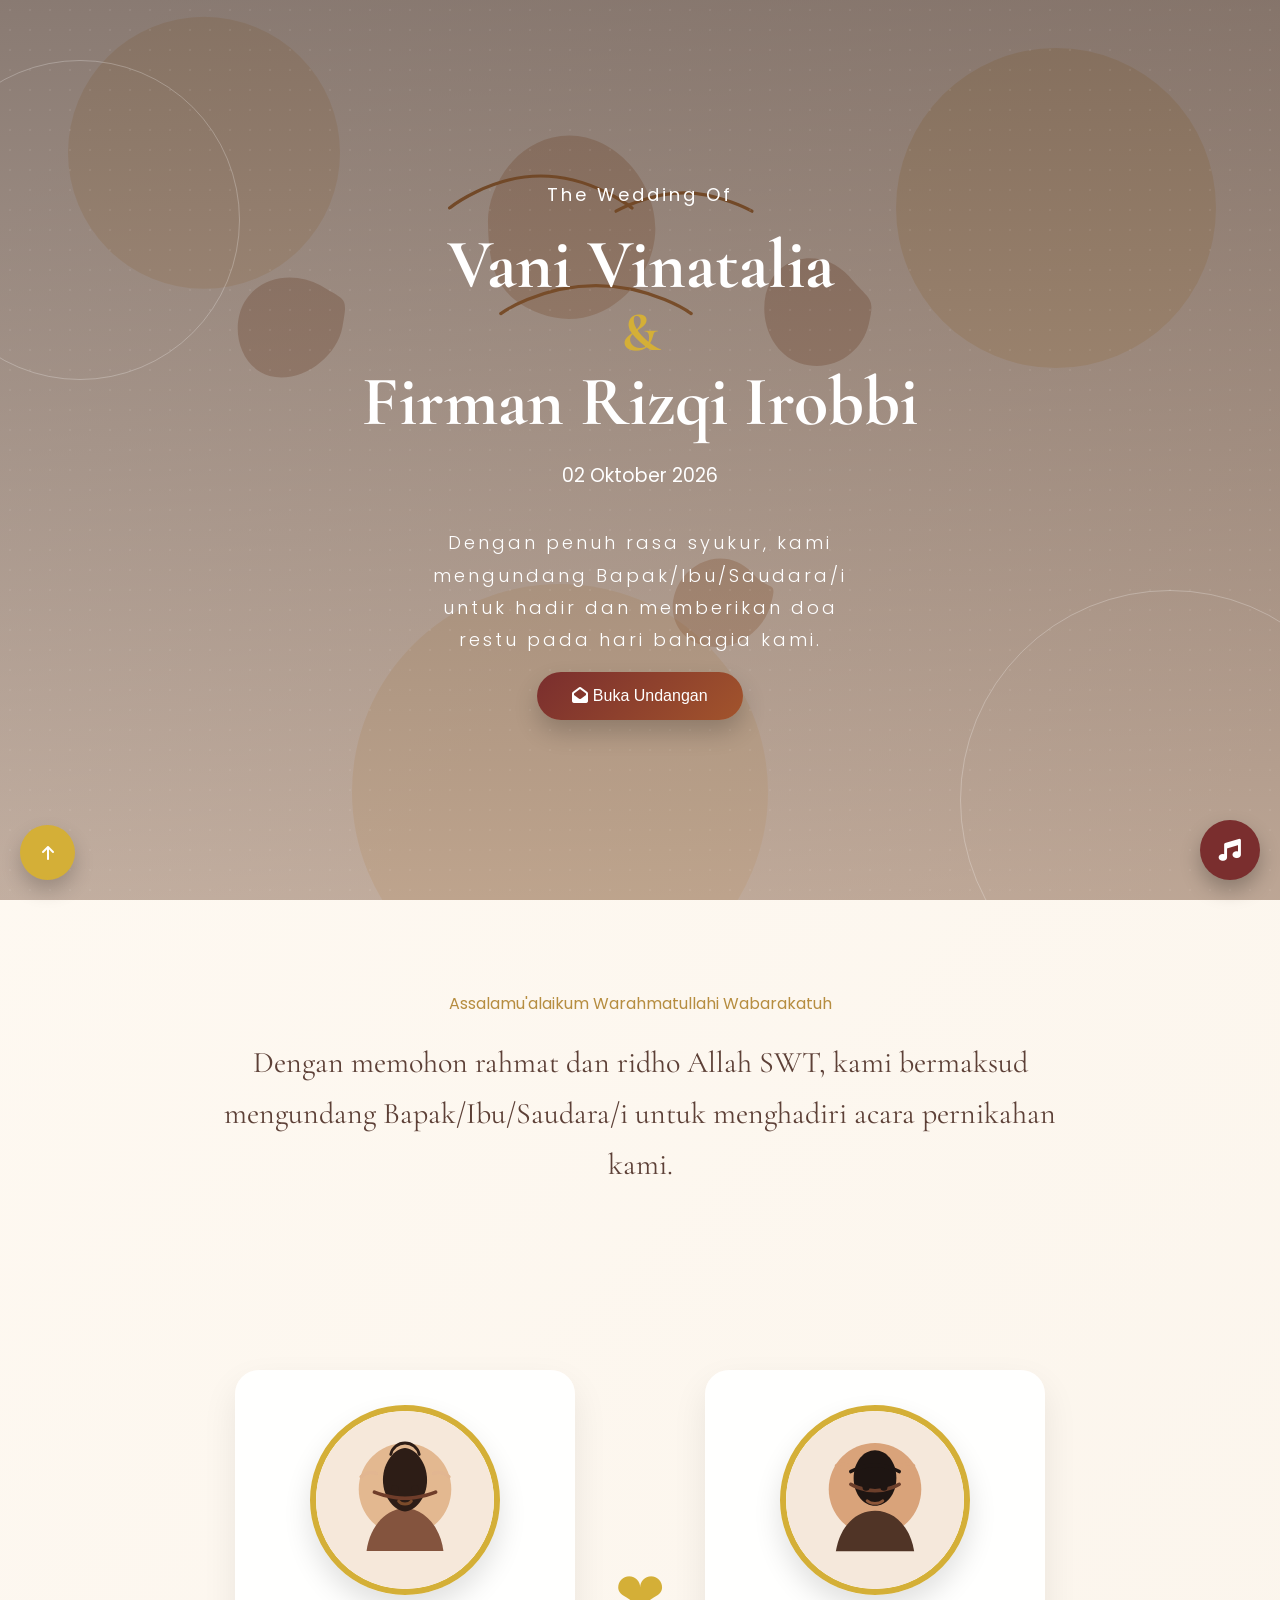
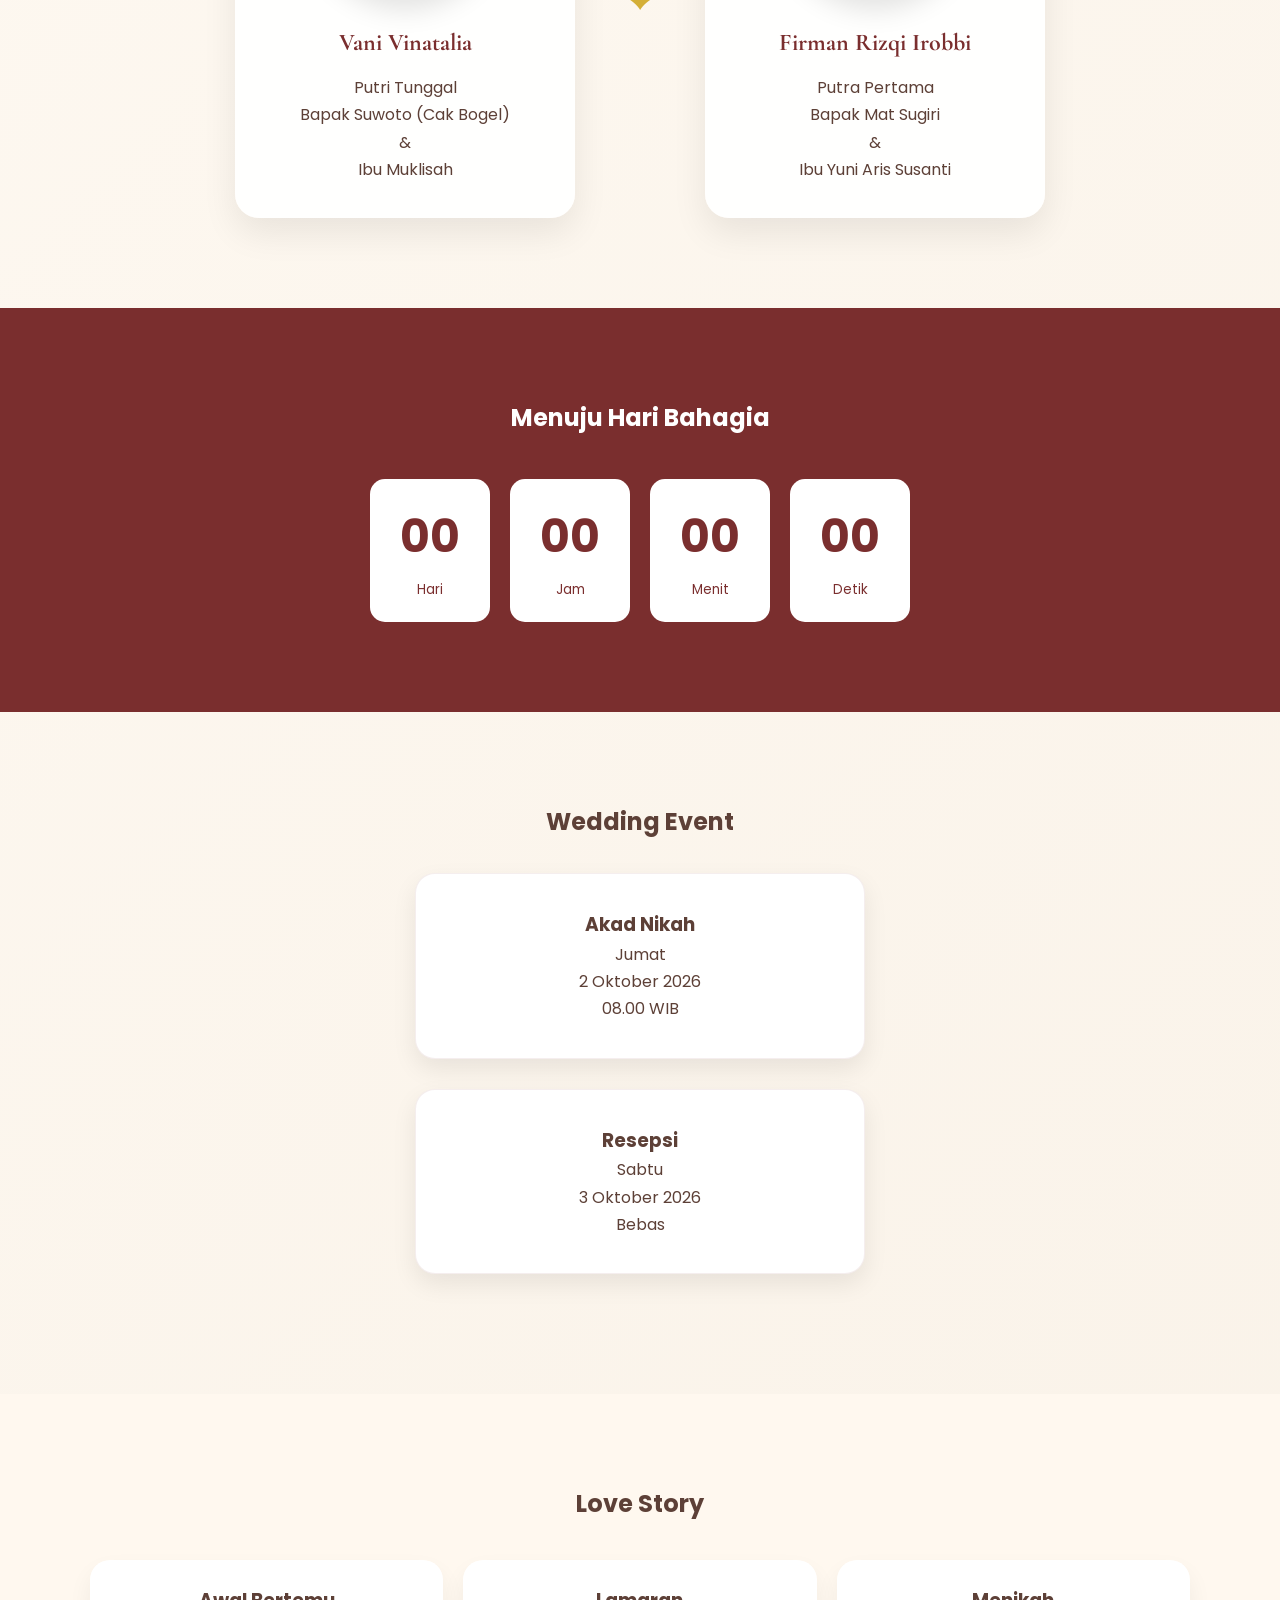
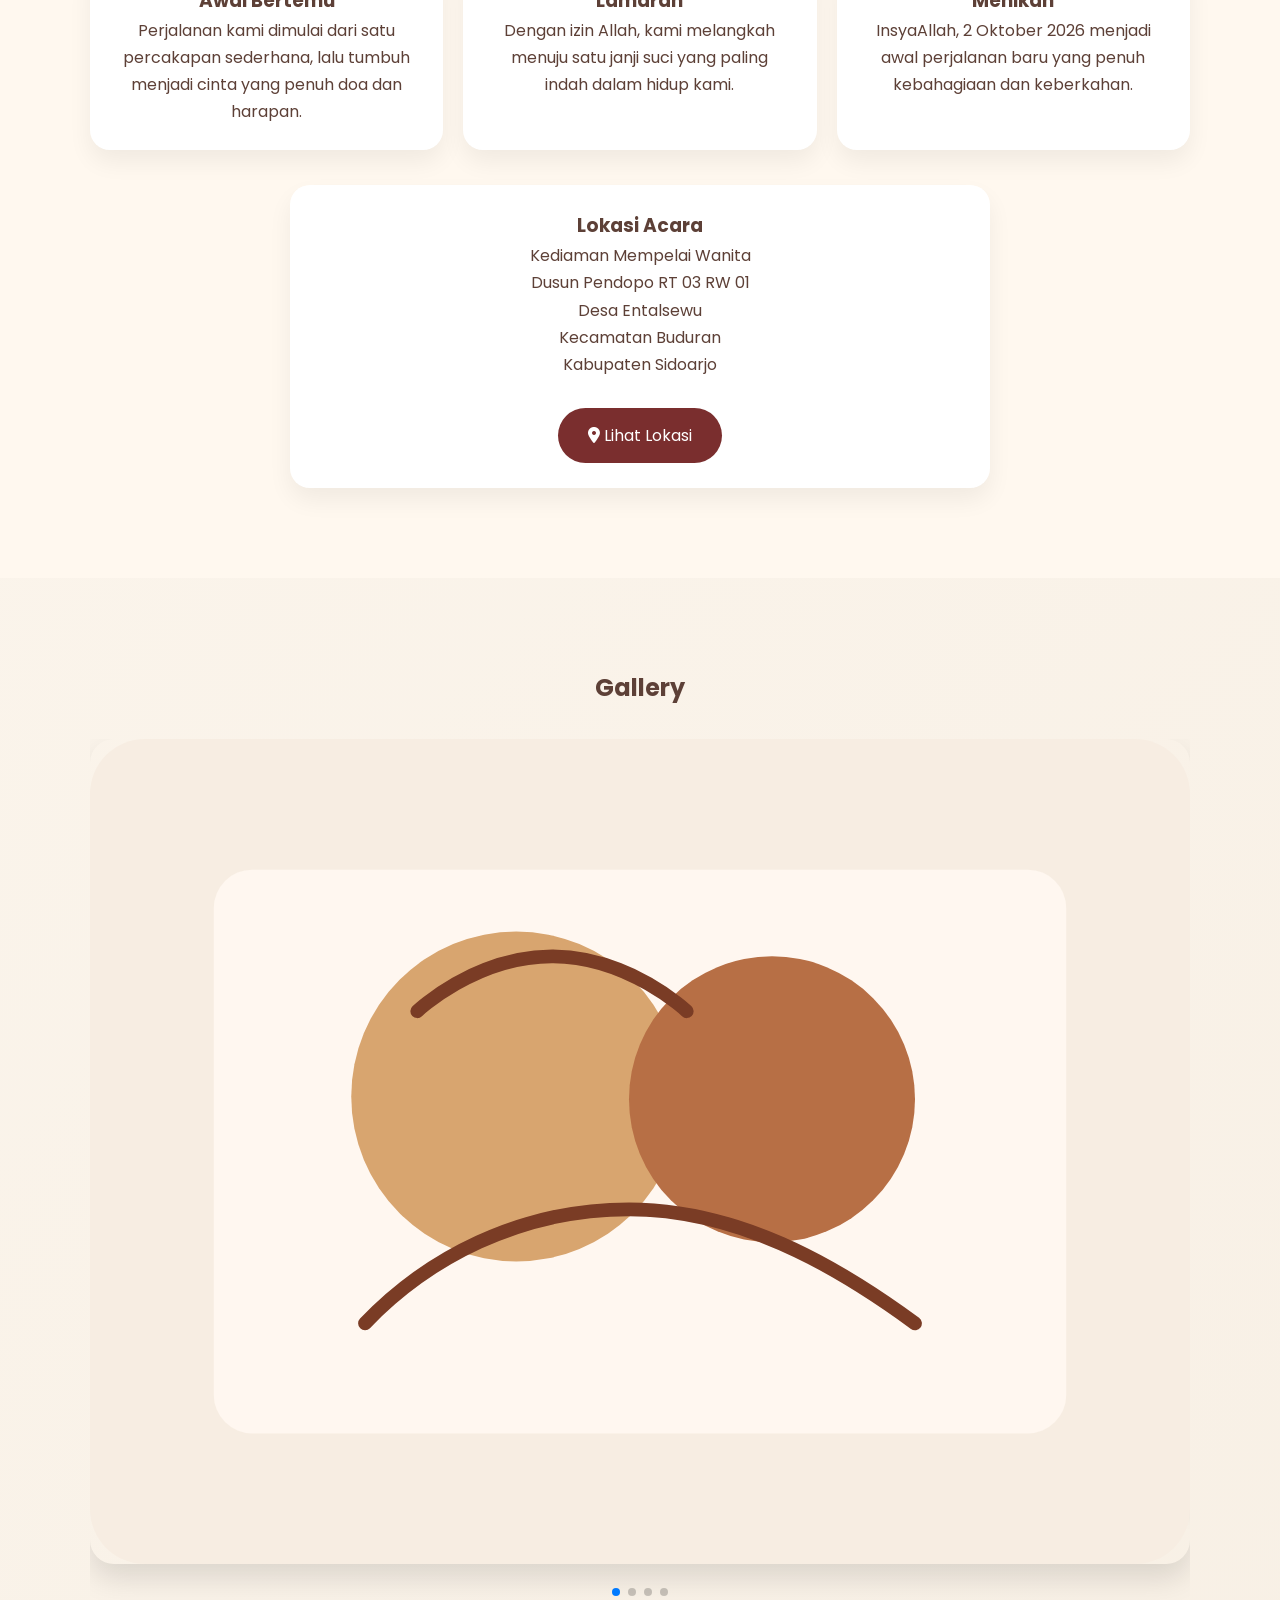
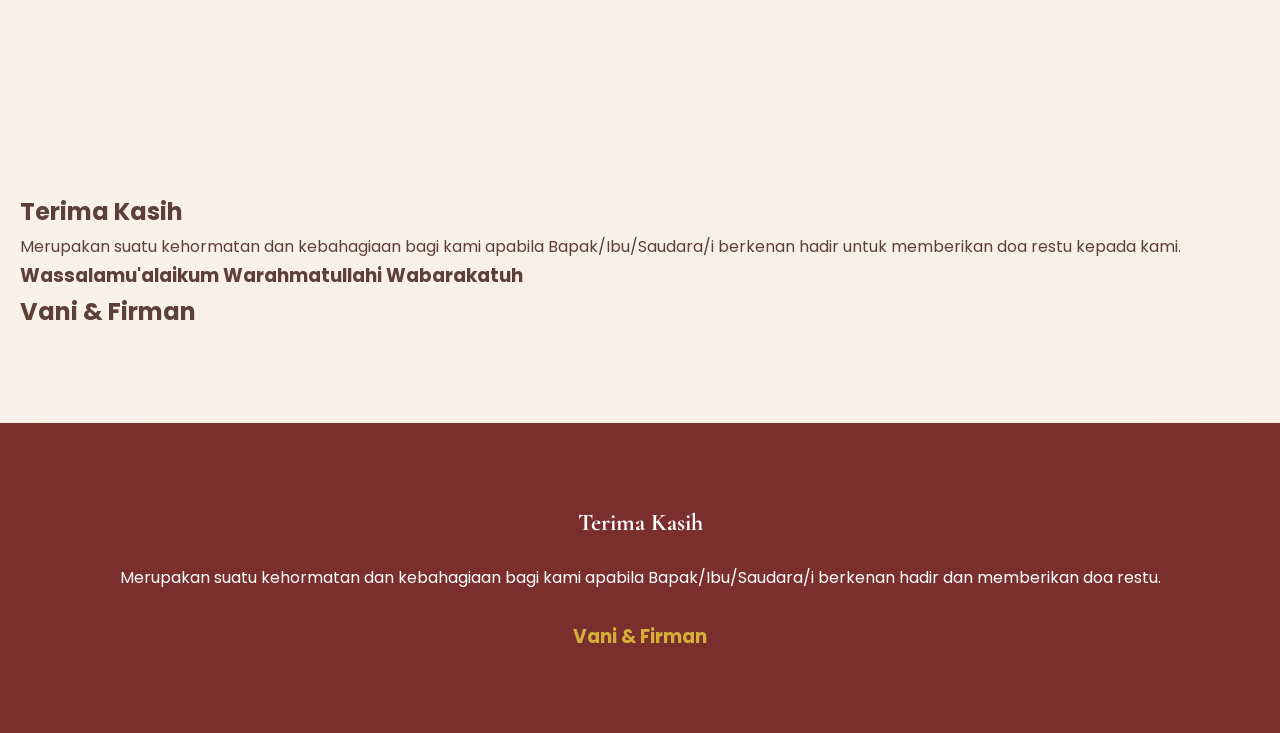
==== index.html @ ad36d883 "Initial commit" ====
<!DOCTYPE html>
<html lang="id">

<head>
    <meta charset="UTF-8">
    <meta name="viewport" content="width=device-width, initial-scale=1.0">

    <title>The Wedding Of Vani & Firman</title>

    <!-- Google Font -->
    <link rel="preconnect" href="https://fonts.googleapis.com">
    <link rel="preconnect" href="https://fonts.gstatic.com" crossorigin>

    <link href="https://fonts.googleapis.com/css2?family=Cormorant+Garamond:wght@400;500;600;700&family=Poppins:wght@300;400;500;600&display=swap" rel="stylesheet">

    <!-- Font Awesome -->
    <link rel="stylesheet"
        href="https://cdnjs.cloudflare.com/ajax/libs/font-awesome/6.7.1/css/all.min.css">

    <!-- AOS -->
    <link href="https://unpkg.com/aos@2.3.4/dist/aos.css" rel="stylesheet">

    <!-- CSS -->
    <link rel="stylesheet" href="https://cdn.jsdelivr.net/npm/swiper@11/swiper-bundle.min.css">
    <link rel="stylesheet" href="style.css">
</head>

<body>

    <!-- ================= LOADING ================= -->

    <div id="loading">

        <div class="loader"></div>

        <h2>Loading...</h2>

    </div>

    <!-- ================= MUSIC ================= -->

    <audio id="music" loop>

        <source src="assets/music/wedding.mp3" type="audio/mp3">

    </audio>

    <!-- ================= COVER ================= -->

    <section class="cover">

        <div class="overlay"></div>
        <div class="cover-orbit orbit-left"></div>
        <div class="cover-orbit orbit-right"></div>
        <div class="cover-petals"></div>

        <div class="cover-content">

            <p>The Wedding Of</p>

            <h1>

                Vani Vinatalia

                <span>&</span>

                Firman Rizqi Irobbi

            </h1>

            <h3>02 Oktober 2026</h3>

            <p class="invite-text">
    Dengan penuh rasa syukur,
    kami mengundang Bapak/Ibu/Saudara/i
    untuk hadir dan memberikan doa restu
    pada hari bahagia kami.
           </p>

            <button id="openInvitation">

                <i class="fa-solid fa-envelope-open"></i>

                Buka Undangan

            </button>

        </div>

    </section>

    <!-- ================= HERO ================= -->

    <section class="hero">

        <div class="container">

            <p data-aos="fade-up">

                Assalamu'alaikum Warahmatullahi Wabarakatuh

            </p>

            <h2 data-aos="fade-up">

                Dengan memohon rahmat dan ridho Allah SWT,

                kami bermaksud mengundang

                Bapak/Ibu/Saudara/i

                untuk menghadiri acara pernikahan kami.

            </h2>

        </div>

    </section>

    <!-- ================= MEMPELAI ================= -->

    <section class="couple">

        <div class="container">

            <div class="card" data-aos="fade-right">

                <img src="assets/img/bride.svg" alt="Vani">

                <h2>Vani Vinatalia</h2>

                <p>

                    Putri Tunggal

                    <br>

                    Bapak Suwoto (Cak Bogel)

                    <br>

                    &

                    <br>

                    Ibu Muklisah

                </p>

            </div>

            <div class="love">

                ❤

            </div>

            <div class="card" data-aos="fade-left">

                <img src="assets/img/groom.svg" alt="Firman">

                <h2>Firman Rizqi Irobbi</h2>

                <p>

                    Putra Pertama

                    <br>

                    Bapak Mat Sugiri

                    <br>

                    &

                    <br>

                    Ibu Yuni Aris Susanti

                </p>

            </div>

        </div>

    </section>

    <!-- ================= COUNTDOWN ================= -->

    <section class="countdown">

        <h2>Menuju Hari Bahagia</h2>

        <div id="timer">

            <div><span id="days">00</span><small>Hari</small></div>

            <div><span id="hours">00</span><small>Jam</small></div>

            <div><span id="minutes">00</span><small>Menit</small></div>

            <div><span id="seconds">00</span><small>Detik</small></div>

        </div>

    </section>

    <!-- ================= ACARA ================= -->

    <section class="event">

        <h2>Wedding Event</h2>

        <div class="event-box">

            <h3>Akad Nikah</h3>

            <p>

                Jumat

                <br>

                2 Oktober 2026

                <br>

                08.00 WIB

            </p>

        </div>

        <div class="event-box">

            <h3>Resepsi</h3>

            <p>

                Sabtu

                <br>

                3 Oktober 2026

                <br>

                Bebas

            </p>

        </div>

    </section>

    <!-- ================= LOKASI ================= -->

    <section class="location">

        <div class="container">

            <h2>Love Story</h2>

            <div class="story-grid">

                <div class="story-item" data-aos="fade-up">
                    <h3>Awal Bertemu</h3>
                    <p>Perjalanan kami dimulai dari satu percakapan sederhana, lalu tumbuh menjadi cinta yang penuh doa dan harapan.</p>
                </div>

                <div class="story-item" data-aos="fade-up" data-aos-delay="150">
                    <h3>Lamaran</h3>
                    <p>Dengan izin Allah, kami melangkah menuju satu janji suci yang paling indah dalam hidup kami.</p>
                </div>

                <div class="story-item" data-aos="fade-up" data-aos-delay="300">
                    <h3>Menikah</h3>
                    <p>InsyaAllah, 2 Oktober 2026 menjadi awal perjalanan baru yang penuh kebahagiaan dan keberkahan.</p>
                </div>

            </div>

            <div class="location-card" data-aos="fade-up">

                <h3>Lokasi Acara</h3>

                <p>
                    Kediaman Mempelai Wanita
                    <br>
                    Dusun Pendopo RT 03 RW 01
                    <br>
                    Desa Entalsewu
                    <br>
                    Kecamatan Buduran
                    <br>
                    Kabupaten Sidoarjo
                </p>

                <a href="#" class="maps">
                    <i class="fa-solid fa-location-dot"></i>
                    Lihat Lokasi
                </a>

            </div>

        </div>

    </section>

    <!-- ================= GALERI ================= -->

    <section class="gallery">

        <div class="container">
            <h2>Gallery</h2>

            <div class="swiper mySwiper">
                <div class="swiper-wrapper">
                    <div class="swiper-slide">
                        <img src="assets/img/gallery1.svg" alt="Gallery 1">
                    </div>
                    <div class="swiper-slide">
                        <img src="assets/img/gallery2.svg" alt="Gallery 2">
                    </div>
                    <div class="swiper-slide">
                        <img src="assets/img/gallery3.svg" alt="Gallery 3">
                    </div>
                    <div class="swiper-slide">
                        <img src="assets/img/gallery4.svg" alt="Gallery 4">
                    </div>
                </div>
                <div class="swiper-pagination"></div>
            </div>
        </div>

    </section>

    <section class="closing">

    <h2>Terima Kasih</h2>

    <p>
        Merupakan suatu kehormatan dan kebahagiaan bagi kami apabila
        Bapak/Ibu/Saudara/i berkenan hadir untuk memberikan doa restu
        kepada kami.
    </p>

    <h3>
        Wassalamu'alaikum Warahmatullahi Wabarakatuh
    </h3>

    <h1>Vani & Firman</h1>

</section>

    <!-- ================= FOOTER ================= -->

    <footer>

        <h2>Terima Kasih</h2>

        <p>

            Merupakan suatu kehormatan dan kebahagiaan bagi kami apabila

            Bapak/Ibu/Saudara/i berkenan hadir dan memberikan doa restu.

        </p>

        <h3>Vani & Firman</h3>

    </footer>

    <!-- JS -->

    <script src="https://unpkg.com/aos@2.3.4/dist/aos.js"></script>
    <script src="https://cdn.jsdelivr.net/npm/swiper@11/swiper-bundle.min.js"></script>
    <script src="script.js"></script>

</body>

</html>
---- style.css ----
/* ===========================
   GOOGLE FONT
=========================== */
@import url('https://fonts.googleapis.com/css2?family=Cormorant+Garamond:wght@400;500;600;700&family=Poppins:wght@300;400;500;600&display=swap');

/* ===========================
   RESET
=========================== */

*{
    margin:0;
    padding:0;
    box-sizing:border-box;
}

html{
    scroll-behavior:smooth;
}

body{
    font-family:'Poppins',sans-serif;
    background:linear-gradient(135deg,#fffaf3 0%,#f7efe4 100%);
    color:#5d4037;
    overflow-x:hidden;
    line-height:1.7;
}

/* ===========================
   LOADING
=========================== */

#loading{
    position:fixed;
    inset:0;
    background:#faf6ef;
    display:flex;
    flex-direction:column;
    justify-content:center;
    align-items:center;
    z-index:99999;
}

.loader{
    width:70px;
    height:70px;
    border-radius:50%;
    border:6px solid #d6b16f;
    border-top:6px solid #7a2e2e;
    animation:spin 1s linear infinite;
    margin-bottom:20px;
}

@keyframes spin{

    to{
        transform:rotate(360deg);
    }

}

/* ===========================
   COVER
=========================== */

.cover{
    position:relative;
    width:100%;
    min-height:100vh;
    background:url("assets/img/bg.svg") center center/cover;
    display:flex;
    justify-content:center;
    align-items:center;
    overflow:hidden;
}

.overlay{
    position:absolute;
    inset:0;
    background:linear-gradient(180deg,rgba(40,18,10,.55) 0%,rgba(87,46,24,.35) 100%);
}

.cover-orbit{
    position:absolute;
    border:1px solid rgba(255,255,255,.25);
    border-radius:50%;
    animation:floatOrbit 8s ease-in-out infinite;
}

.orbit-left{
    width:320px;
    height:320px;
    left:-80px;
    top:60px;
}

.orbit-right{
    width:420px;
    height:420px;
    right:-100px;
    bottom:-110px;
    animation-delay:-3s;
}

.cover-petals{
    position:absolute;
    inset:0;
    background-image:radial-gradient(circle,rgba(255,255,255,.35) 1px,transparent 1px);
    background-size:20px 20px;
    opacity:.2;
    animation:drift 12s linear infinite;
}

.cover-content{
    position:relative;
    z-index:2;
    text-align:center;
    color:white;
    padding:20px;
    max-width:760px;
    animation:fadeDown 1.2s ease both;
}

.cover p{

    letter-spacing:3px;

    margin-bottom:15px;

    font-size:18px;

}

.cover h1{

    font-family:'Cormorant Garamond',serif;

    font-size:70px;

    line-height:1.1;

    margin-bottom:20px;

}

.cover span{

    display:block;

    color:#d4af37;

    font-size:55px;

}

.cover h3{

    margin-bottom:35px;

    font-weight:400;

}

#openInvitation{
    border:none;
    background:linear-gradient(135deg,#7a2e2e 0%,#a2542c 100%);
    color:white;
    padding:15px 35px;
    border-radius:50px;
    cursor:pointer;
    font-size:16px;
    transition:.3s;
    box-shadow:0 12px 25px rgba(0,0,0,.2);
}

#openInvitation:hover{

    transform:translateY(-5px);

    background:#5d1d1d;

}

/* ===========================
   SECTION
=========================== */

section{

    padding:90px 20px;

}

.container{

    width:90%;

    max-width:1100px;

    margin:auto;

}

/* ===========================
   HERO
=========================== */

.hero{

    text-align:center;

}

.hero p{

    color:#b68d40;

    margin-bottom:20px;

}

.hero h2{

    max-width:900px;

    margin:auto;

    font-weight:400;

    font-size:30px;

    font-family:'Cormorant Garamond',serif;

}

/* ===========================
   COUPLE
=========================== */

.couple .container{

    display:flex;

    justify-content:center;

    align-items:center;

    gap:40px;

    flex-wrap:wrap;

}

.card{
    width:340px;
    background:rgba(255,255,255,.92);
    padding:35px;
    border-radius:24px;
    box-shadow:0 15px 35px rgba(0,0,0,.08);
    transition:.3s;
    text-align:center;
}

.card:hover{

    transform:translateY(-10px);

}

.card img{
    width:190px;
    height:190px;
    border-radius:50%;
    object-fit:cover;
    margin-bottom:20px;
    border:6px solid #d4af37;
    box-shadow:0 14px 28px rgba(0,0,0,.12);
    animation:floatImage 4s ease-in-out infinite;
}

.card h2{

    font-family:'Cormorant Garamond',serif;

    color:#7a2e2e;

    margin-bottom:10px;

}

.love{
    font-size:60px;
    color:#d4af37;
    animation:pulse 2s ease-in-out infinite;
}

/* ===========================
   COUNTDOWN
=========================== */

.countdown{

    background:#7a2e2e;

    color:white;

    text-align:center;

}

#timer{

    display:flex;

    justify-content:center;

    gap:20px;

    margin-top:40px;

    flex-wrap:wrap;

}

#timer div{

    width:120px;

    background:white;

    color:#7a2e2e;

    border-radius:15px;

    padding:20px;

}

#timer span{

    display:block;

    font-size:45px;

    font-weight:bold;

}

/* ===========================
   EVENT
=========================== */

.event{

    text-align:center;

}

.event-box{
    max-width:450px;
    margin:30px auto;
    background:white;
    padding:35px;
    border-radius:20px;
    box-shadow:0 10px 25px rgba(0,0,0,.08);
    border:1px solid rgba(122,46,46,.08);
}

.event h2{

    margin-bottom:30px;

}

/* ===========================
   LOCATION
=========================== */

.location{
    background:#fff8ef;
    text-align:center;
}

.story-grid{
    display:grid;
    grid-template-columns:repeat(auto-fit,minmax(220px,1fr));
    gap:20px;
    margin:35px 0;
}

.story-item,
.location-card{
    background:white;
    border-radius:20px;
    padding:25px;
    box-shadow:0 12px 24px rgba(0,0,0,.06);
}

.location-card{
    margin-top:20px;
    max-width:700px;
    margin-left:auto;
    margin-right:auto;
}

.maps{

    display:inline-block;

    margin-top:30px;

    background:#7a2e2e;

    color:white;

    padding:14px 30px;

    border-radius:40px;

    text-decoration:none;

    transition:.3s;

}

.maps:hover{

    background:#5a1e1e;

}

/* ===========================
   GALLERY
=========================== */

.gallery{
    text-align:center;
}

.swiper {
    margin-top:30px;
    padding-bottom:40px;
}

.swiper-slide img{
    width:100%;
    border-radius:24px;
    box-shadow:0 14px 30px rgba(0,0,0,.12);
    object-fit:cover;
    min-height:320px;
}

.grid{

    display:grid;

    grid-template-columns:repeat(auto-fit,minmax(250px,1fr));

    gap:20px;

    margin-top:40px;

}

.grid img{

    width:100%;

    border-radius:15px;

    transition:.3s;

}

.grid img:hover{

    transform:scale(1.05);

}

/* ===========================
   FOOTER
=========================== */

footer{

    background:#7a2e2e;

    color:white;

    text-align:center;

    padding:80px 20px;

}

footer h2{

    font-family:'Cormorant Garamond',serif;

    margin-bottom:20px;

}

footer h3{

    margin-top:30px;

    color:#d4af37;

}

/* ===========================
   RESPONSIVE
=========================== */

@keyframes fadeDown{
    from{opacity:0;transform:translateY(20px);} 
    to{opacity:1;transform:translateY(0);} 
}

@keyframes floatOrbit{
    0%,100%{transform:rotate(0deg) scale(1);} 
    50%{transform:rotate(180deg) scale(1.03);} 
}

@keyframes drift{
    from{transform:translateY(0);} 
    to{transform:translateY(18px);} 
}

@keyframes pulse{
    0%,100%{transform:scale(1);} 
    50%{transform:scale(1.08);} 
}

@keyframes floatImage{
    0%,100%{transform:translateY(0);} 
    50%{transform:translateY(-8px);} 
}

@media(max-width:768px){

.cover h1{

font-size:42px;

}

.cover span{

font-size:36px;

}

.hero h2{

font-size:22px;

}

.card{

width:100%;

}

#timer div{

width:90px;

}

.story-grid{
    grid-template-columns:1fr;
}

#timer span{

font-size:30px;

}

}

/* ===========================
   INVITATION TEXT
=========================== */

.invite-text{
    max-width:420px;
    margin:20px auto 30px;
    color:#ffffff;
    font-size:16px;
    line-height:1.8;
    font-weight:300;
}
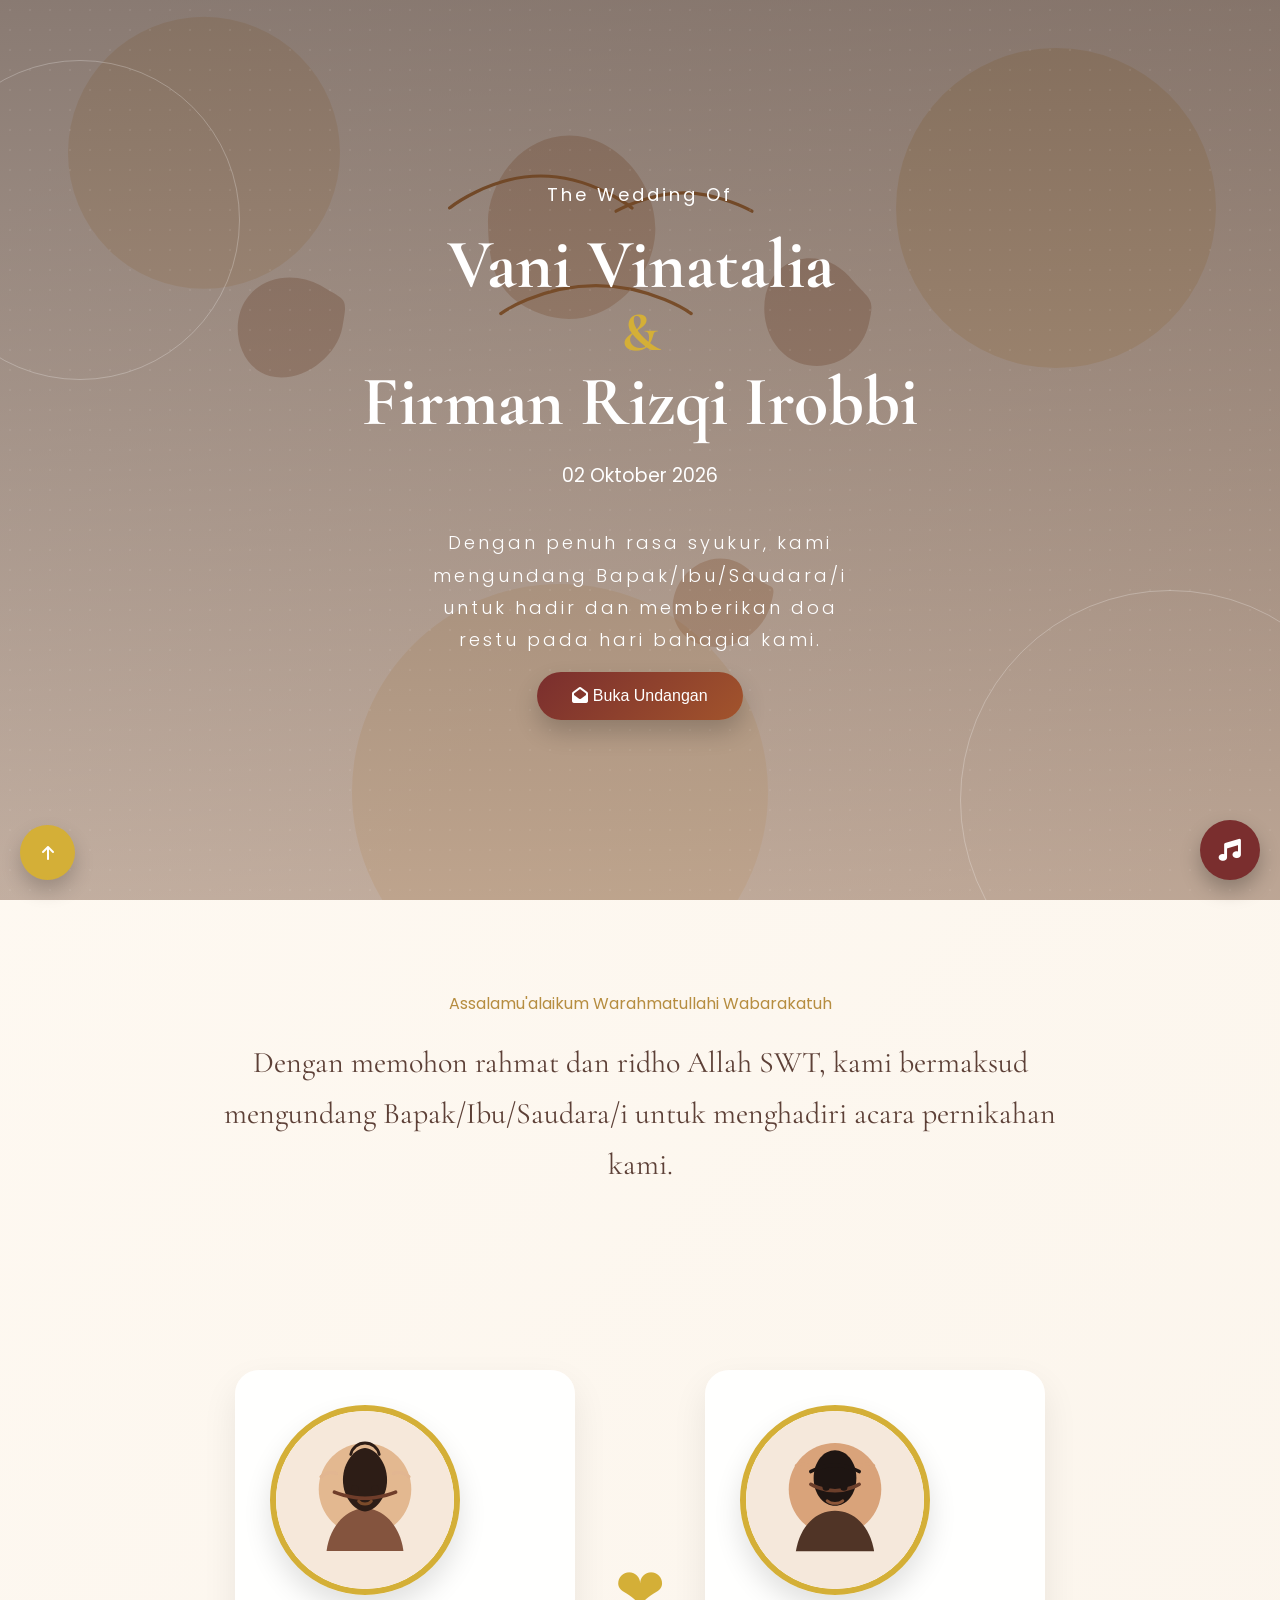
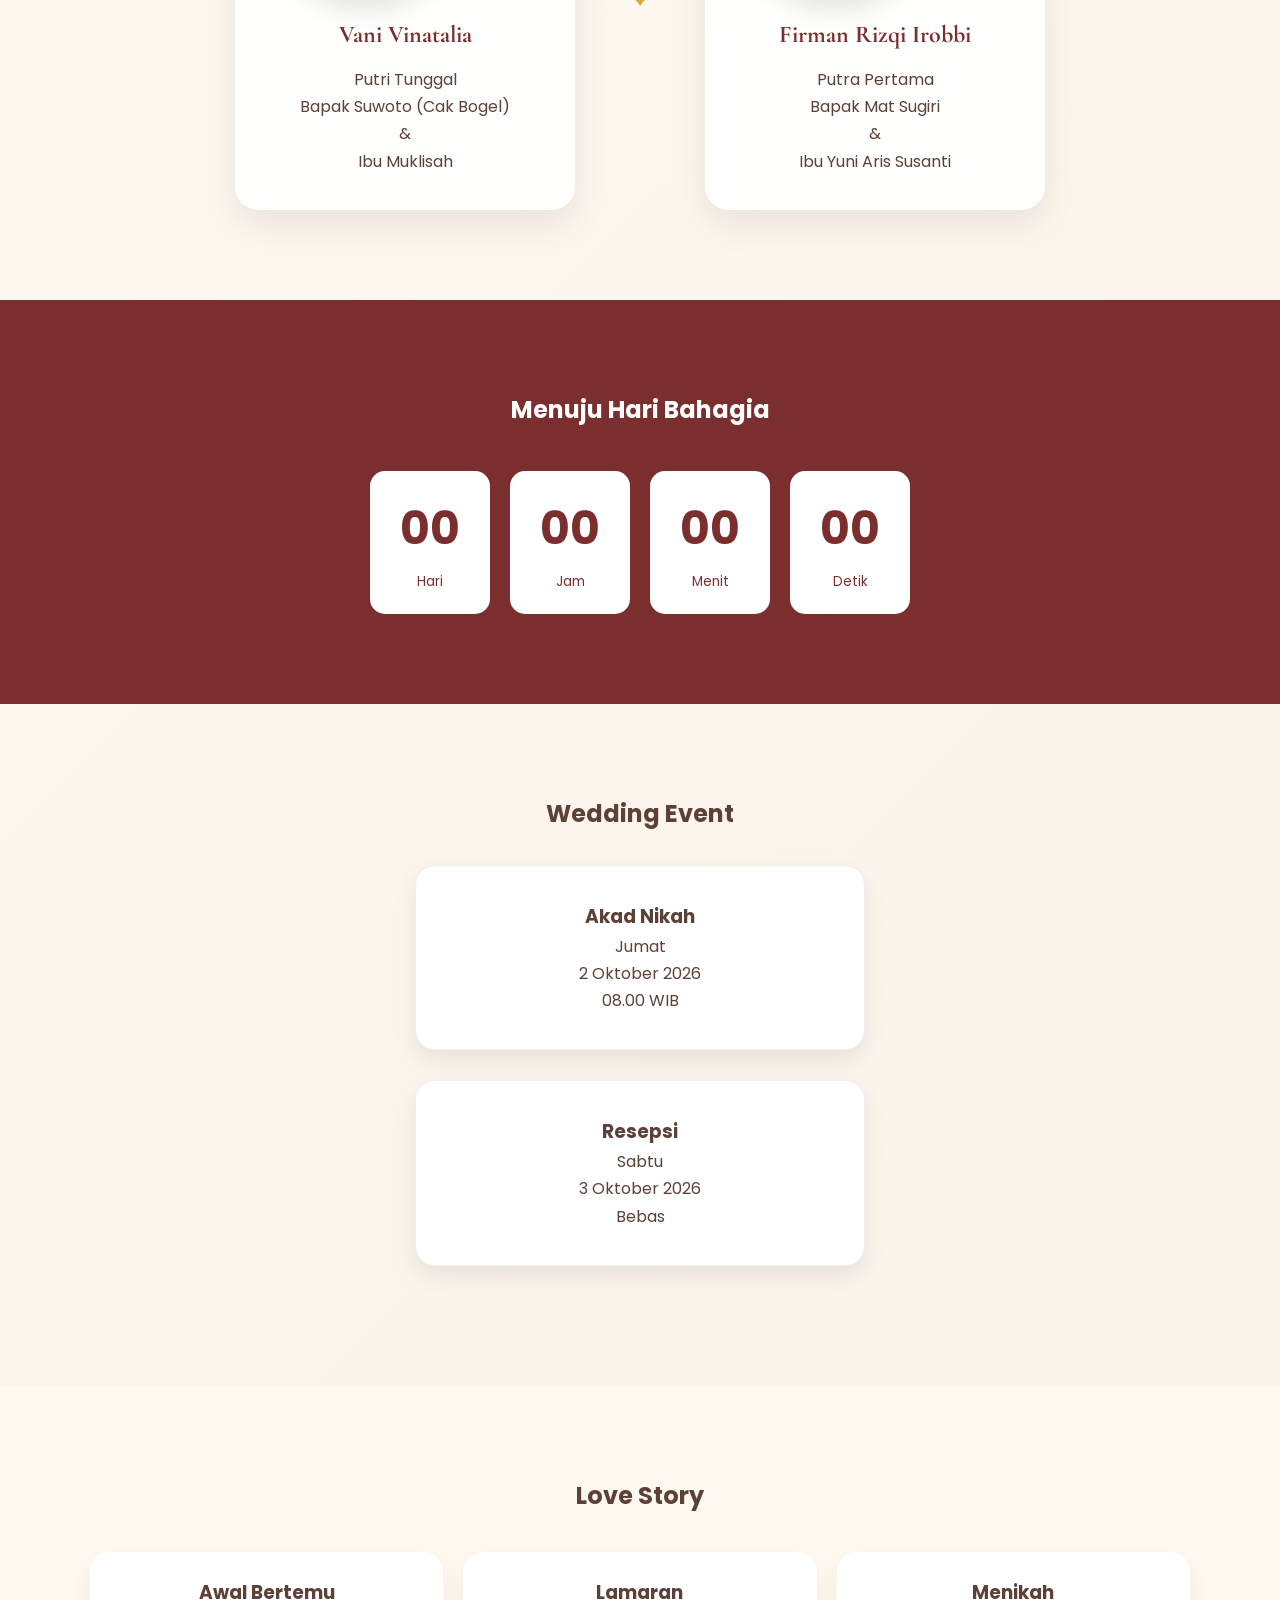
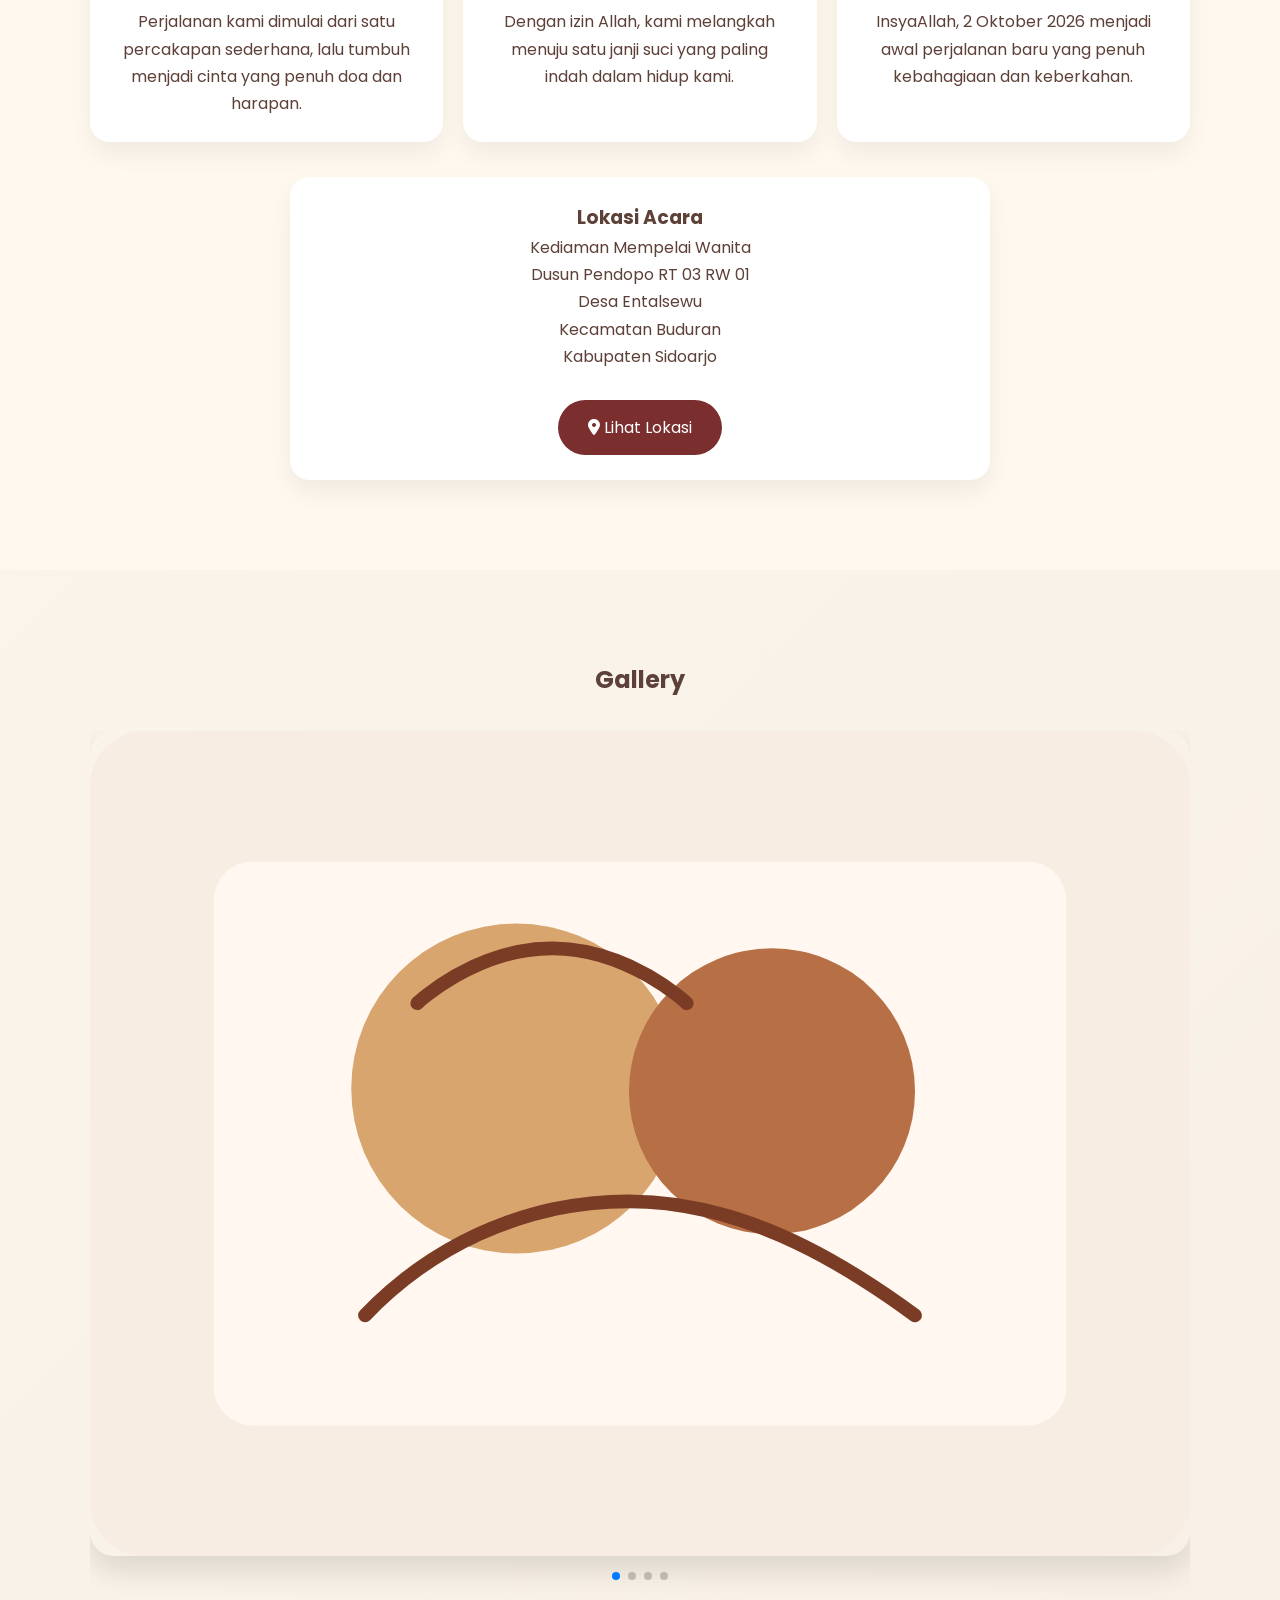
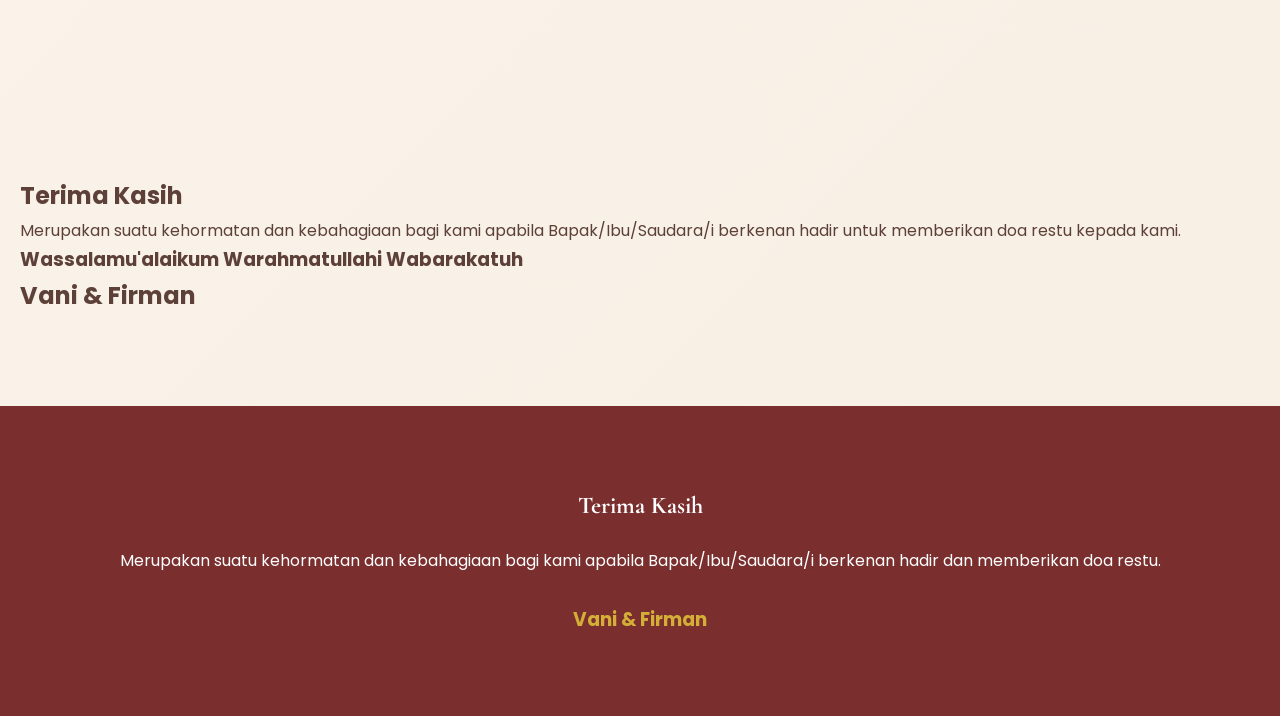
==== commit d3c3f08d: "Deploy website updates for mobile access" ====
--- a/index.html
+++ b/index.html
@@ -39,9 +39,9 @@
 
     <!-- ================= MUSIC ================= -->
 
-    <audio id="music" loop>
-
-        <source src="assets/music/wedding.mp3" type="audio/mp3">
+    <audio id="music" loop preload="auto">
+
+        <source src="assets/music/wedding.wav" type="audio/wav">
 
     </audio>
 
--- a/style.css
+++ b/style.css
@@ -23,6 +23,15 @@
     color:#5d4037;
     overflow-x:hidden;
     line-height:1.7;
+}
+
+img{
+    max-width:100%;
+    display:block;
+}
+
+a{
+    word-break:break-word;
 }
 
 /* ===========================
@@ -66,6 +75,7 @@
     position:relative;
     width:100%;
     min-height:100vh;
+    min-height:100svh;
     background:url("assets/img/bg.svg") center center/cover;
     display:flex;
     justify-content:center;
@@ -540,45 +550,124 @@
 
 @media(max-width:768px){
 
-.cover h1{
-
-font-size:42px;
-
-}
-
-.cover span{
-
-font-size:36px;
-
-}
-
-.hero h2{
-
-font-size:22px;
-
-}
-
-.card{
-
-width:100%;
-
-}
-
-#timer div{
-
-width:90px;
-
-}
-
-.story-grid{
-    grid-template-columns:1fr;
-}
-
-#timer span{
-
-font-size:30px;
-
-}
+    section{
+        padding:70px 16px;
+    }
+
+    .container{
+        width:100%;
+    }
+
+    .cover-content{
+        padding:16px 12px;
+    }
+
+    .cover h1{
+        font-size:42px;
+    }
+
+    .cover span{
+        font-size:36px;
+    }
+
+    .cover p{
+        font-size:16px;
+        letter-spacing:2px;
+    }
+
+    .hero h2{
+        font-size:22px;
+    }
+
+    .card{
+        width:100%;
+        padding:24px 18px;
+    }
+
+    #timer{
+        gap:12px;
+    }
+
+    #timer div{
+        width:calc(50% - 12px);
+        min-width:0;
+        padding:16px;
+    }
+
+    #timer span{
+        font-size:28px;
+    }
+
+    .story-grid{
+        grid-template-columns:1fr;
+    }
+
+    .event-box{
+        padding:24px 18px;
+    }
+
+    .invite-text{
+        font-size:15px;
+    }
+
+    .swiper-slide img{
+        min-height:220px;
+    }
+
+}
+
+@media(max-width:480px){
+
+    .cover h1{
+        font-size:34px;
+        line-height:1.15;
+    }
+
+    .cover span{
+        font-size:28px;
+    }
+
+    .cover h3{
+        font-size:18px;
+        margin-bottom:24px;
+    }
+
+    .hero h2{
+        font-size:20px;
+        line-height:1.45;
+    }
+
+    #openInvitation{
+        width:100%;
+        padding:14px 20px;
+    }
+
+    #timer div{
+        width:100%;
+    }
+
+    .card img{
+        width:150px;
+        height:150px;
+    }
+
+    .love{
+        font-size:44px;
+    }
+
+    .story-item,
+    .location-card{
+        padding:20px 16px;
+    }
+
+    .maps{
+        width:100%;
+        text-align:center;
+    }
+
+    .swiper-slide img{
+        min-height:180px;
+    }
 
 }
 
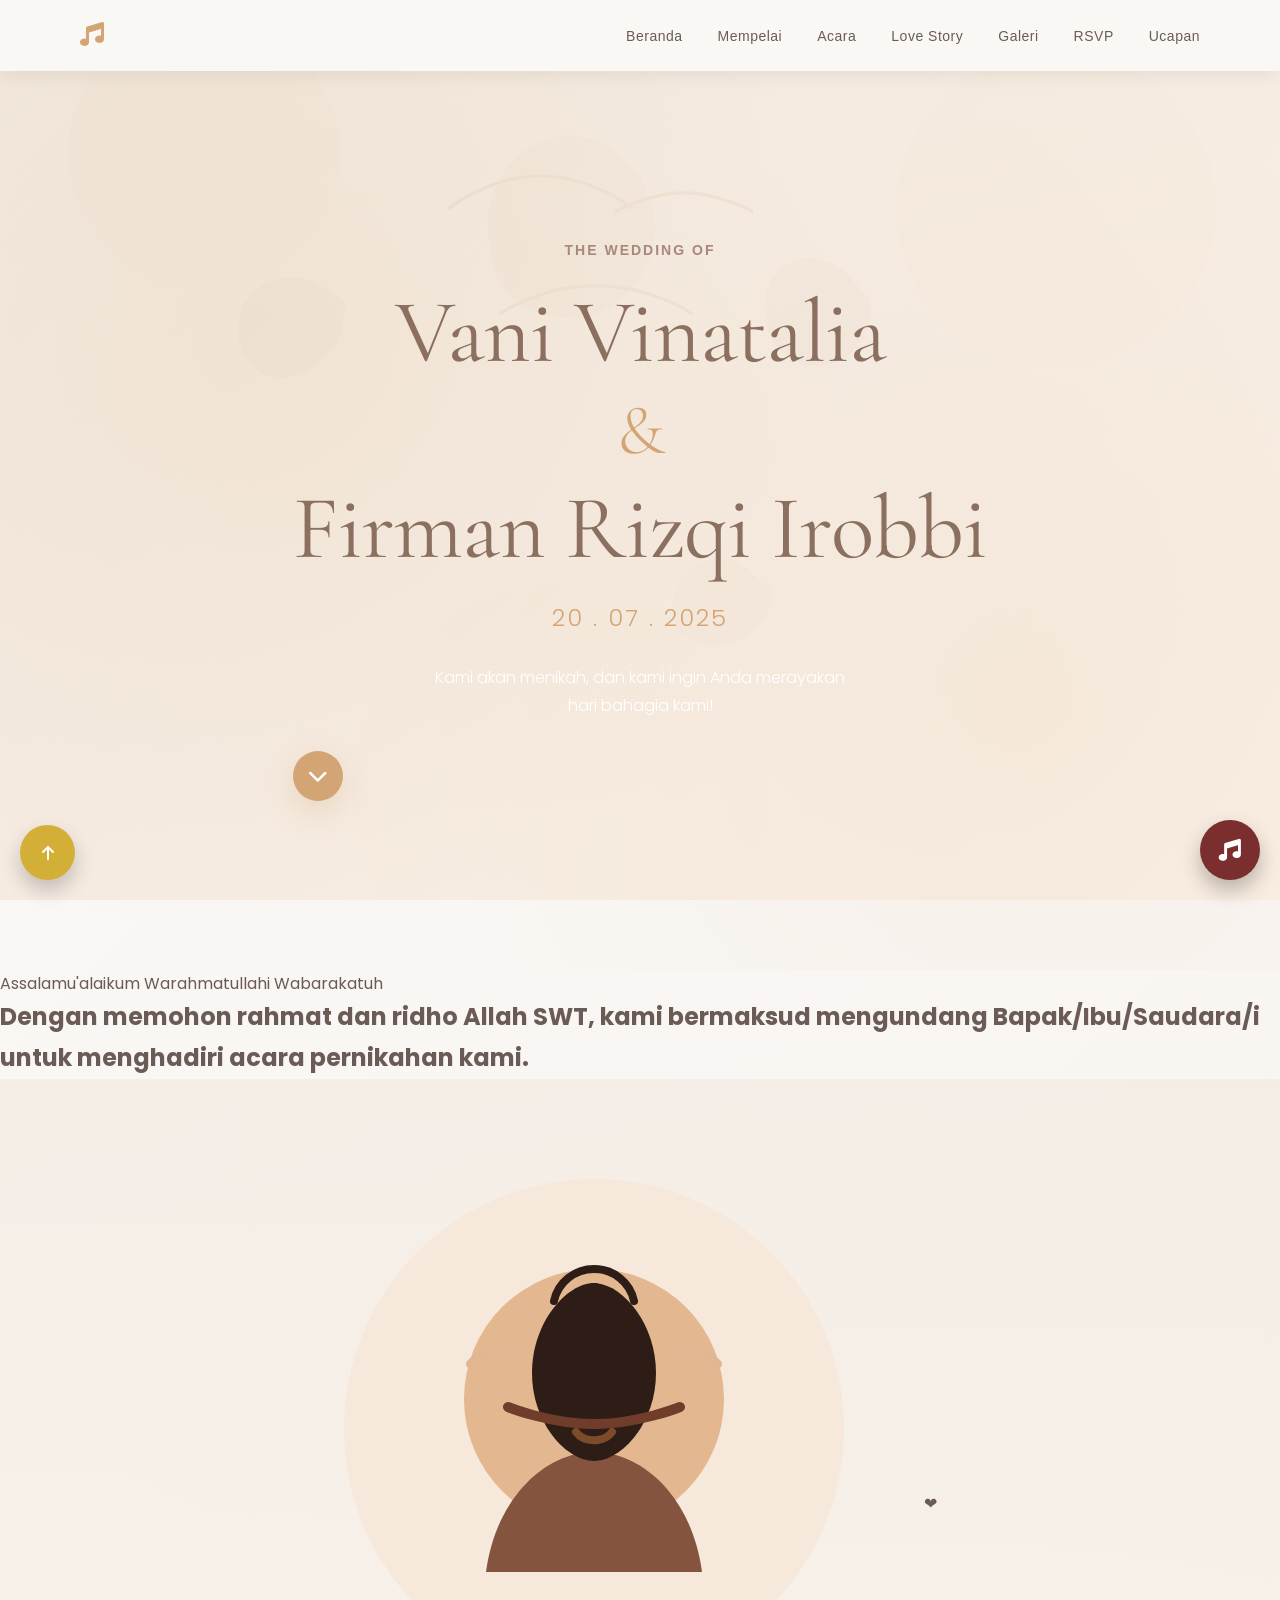
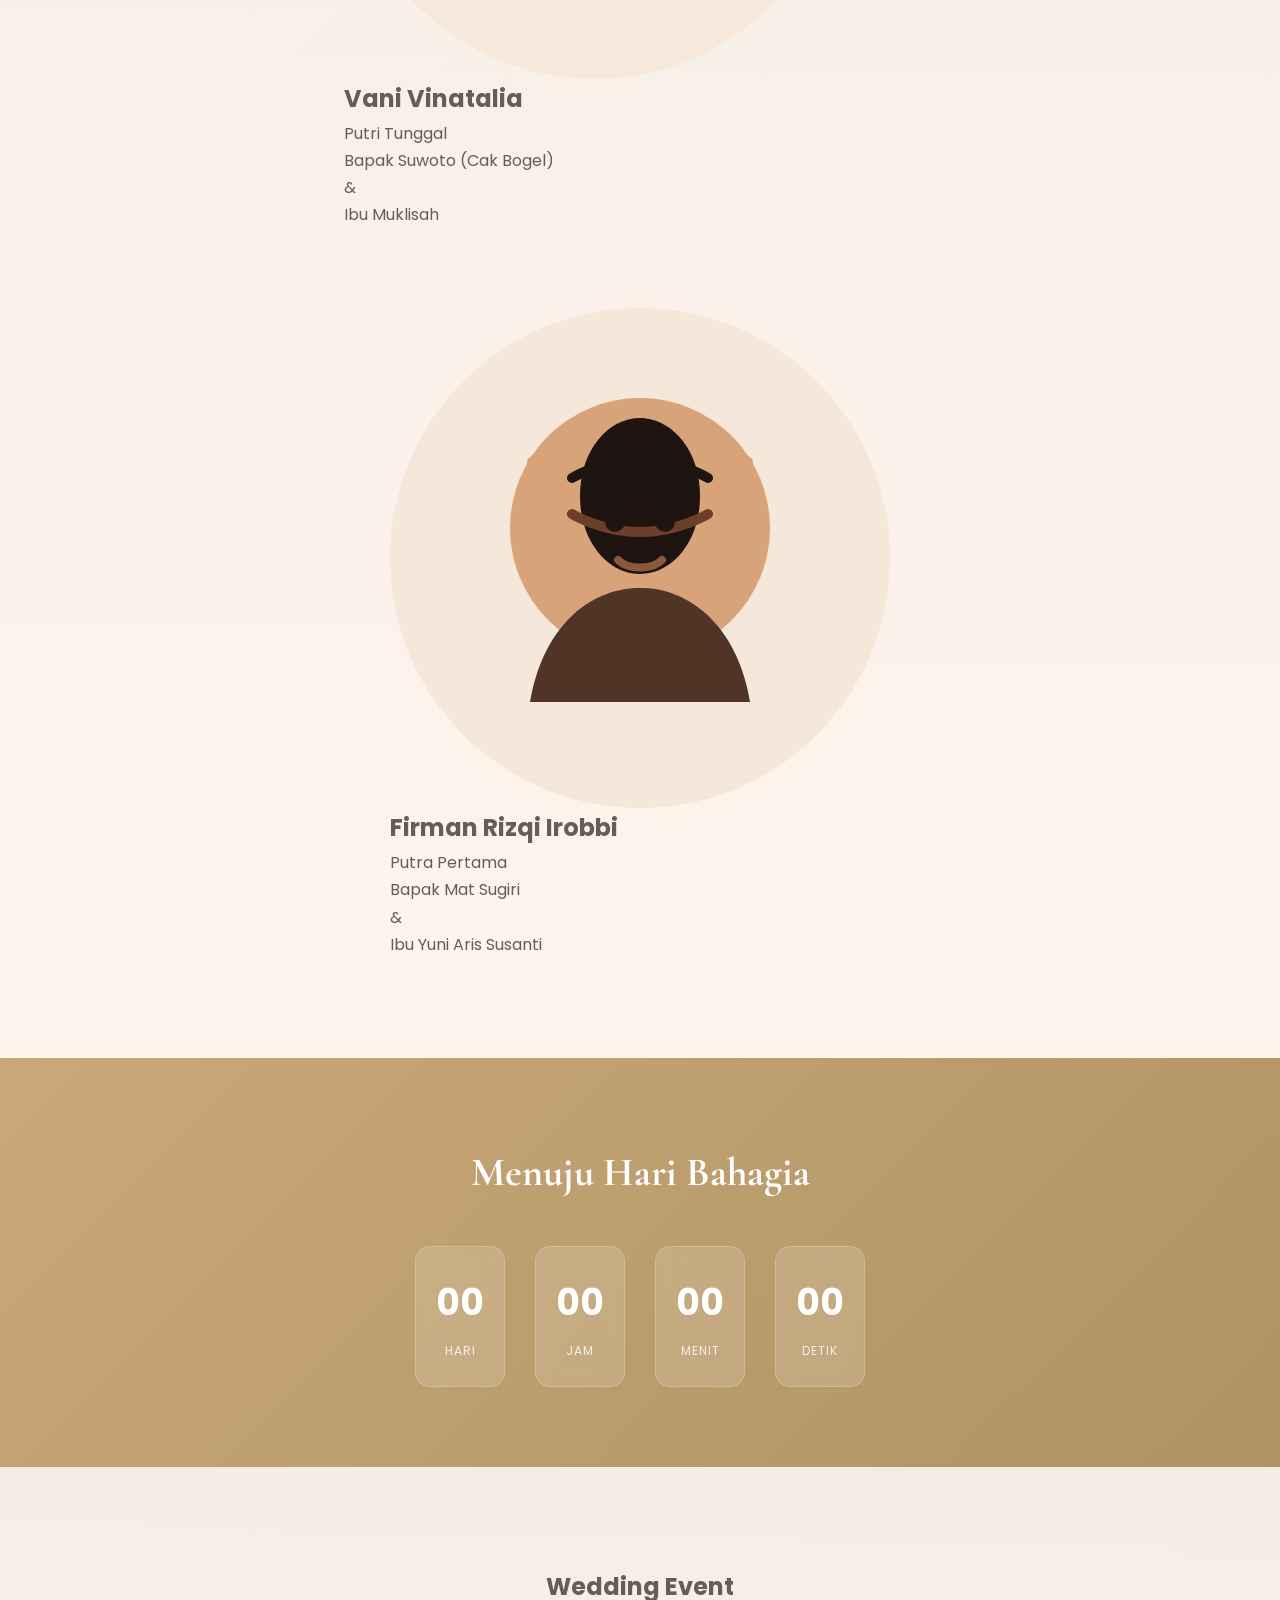
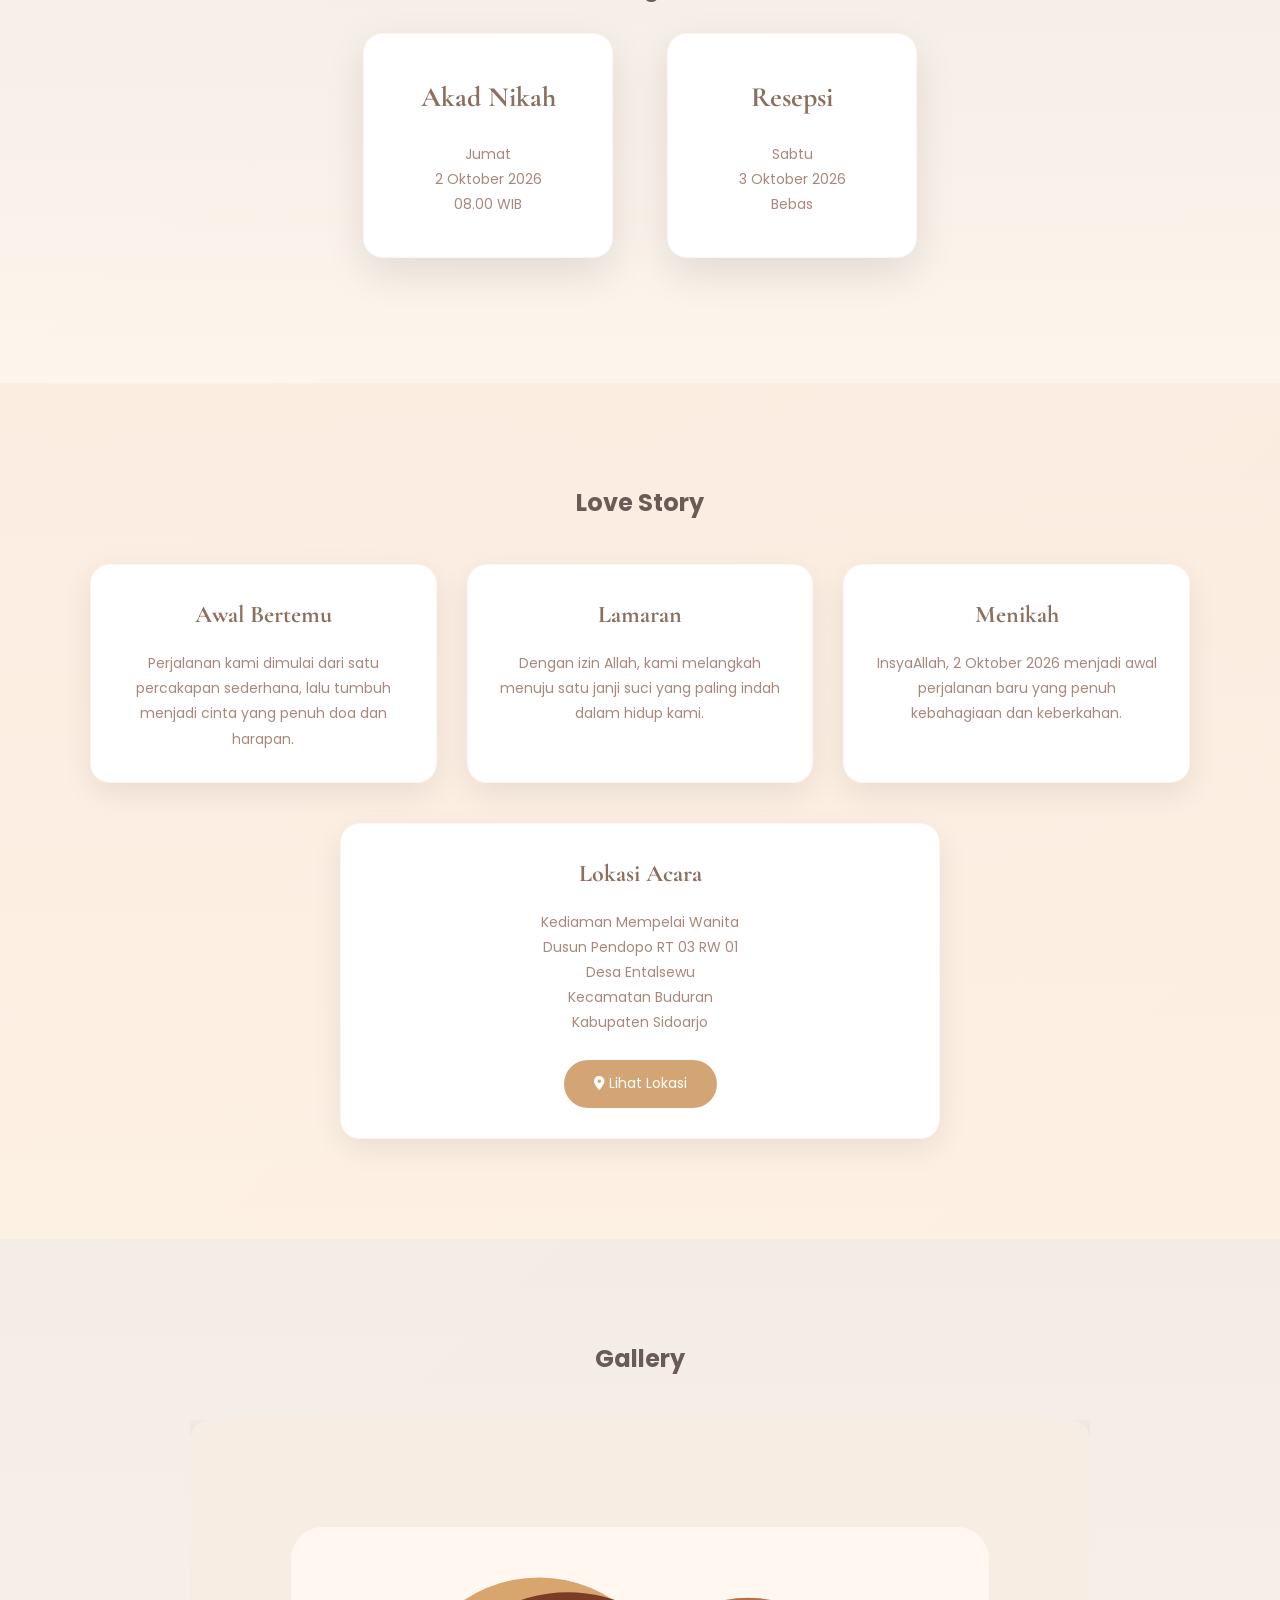
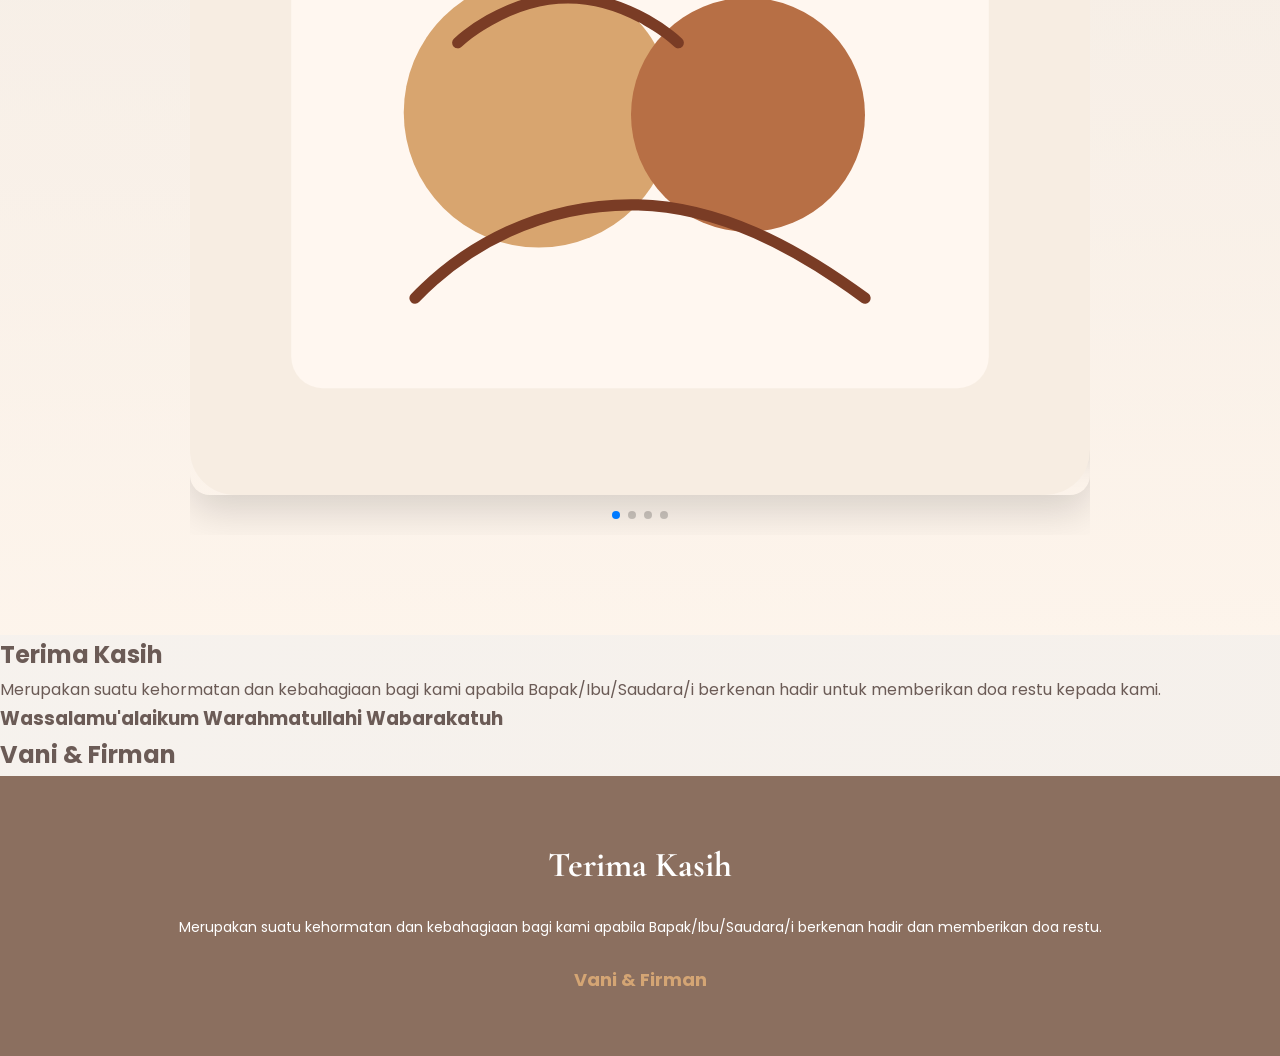
==== commit 5a0f6b58: "Redesign: Match TikTok style with elegant theme and new layout" ====
--- a/index.html
+++ b/index.html
@@ -45,20 +45,34 @@
 
     </audio>
 
+    <!-- ================= NAVIGATION ================= -->
+
+    <nav class="navbar">
+        <div class="nav-container">
+            <div class="nav-logo">
+                <i class="fa-solid fa-music"></i>
+            </div>
+            <ul class="nav-menu">
+                <li><a href="#beranda">Beranda</a></li>
+                <li><a href="#mempelai">Mempelai</a></li>
+                <li><a href="#acara">Acara</a></li>
+                <li><a href="#story">Love Story</a></li>
+                <li><a href="#gallery">Galeri</a></li>
+                <li><a href="#rsvp">RSVP</a></li>
+                <li><a href="#ucapan">Ucapan</a></li>
+            </ul>
+        </div>
+    </nav>
+
     <!-- ================= COVER ================= -->
 
-    <section class="cover">
-
-        <div class="overlay"></div>
-        <div class="cover-orbit orbit-left"></div>
-        <div class="cover-orbit orbit-right"></div>
-        <div class="cover-petals"></div>
+    <section class="cover" id="beranda">
 
         <div class="cover-content">
 
-            <p>The Wedding Of</p>
-
-            <h1>
+            <p class="subtitle">THE WEDDING OF</p>
+
+            <h1 class="couple-name">
 
                 Vani Vinatalia
 
@@ -68,21 +82,15 @@
 
             </h1>
 
-            <h3>02 Oktober 2026</h3>
+            <p class="wedding-date">20 . 07 . 2025</p>
 
             <p class="invite-text">
-    Dengan penuh rasa syukur,
-    kami mengundang Bapak/Ibu/Saudara/i
-    untuk hadir dan memberikan doa restu
-    pada hari bahagia kami.
-           </p>
-
-            <button id="openInvitation">
-
-                <i class="fa-solid fa-envelope-open"></i>
-
-                Buka Undangan
-
+                Kami akan menikah, dan kami ingin
+                Anda merayakan hari bahagia kami!
+            </p>
+
+            <button id="openInvitation" class="btn-scroll">
+                <i class="fa-solid fa-chevron-down"></i>
             </button>
 
         </div>
--- a/style.css
+++ b/style.css
@@ -19,8 +19,8 @@
 
 body{
     font-family:'Poppins',sans-serif;
-    background:linear-gradient(135deg,#fffaf3 0%,#f7efe4 100%);
-    color:#5d4037;
+    background:linear-gradient(135deg,#faf8f5 0%,#f5f0eb 100%);
+    color:#6b5b56;
     overflow-x:hidden;
     line-height:1.7;
 }
@@ -32,6 +32,65 @@
 
 a{
     word-break:break-word;
+}
+
+/* ===========================
+   NAVBAR
+=========================== */
+
+.navbar{
+    position:fixed;
+    top:0;
+    width:100%;
+    background:rgba(250,248,245,.95);
+    backdrop-filter:blur(10px);
+    z-index:999;
+    box-shadow:0 2px 20px rgba(0,0,0,.08);
+}
+
+.nav-container{
+    max-width:1200px;
+    margin:0 auto;
+    display:flex;
+    justify-content:space-between;
+    align-items:center;
+    padding:15px 40px;
+}
+
+.nav-logo{
+    font-size:24px;
+    color:#d4a574;
+}
+
+.nav-menu{
+    display:flex;
+    list-style:none;
+    gap:35px;
+}
+
+.nav-menu a{
+    text-decoration:none;
+    color:#6b5b56;
+    font-size:14px;
+    font-weight:500;
+    letter-spacing:0.5px;
+    transition:.3s;
+    position:relative;
+}
+
+.nav-menu a::after{
+    content:'';
+    position:absolute;
+    bottom:-5px;
+    left:0;
+    width:0;
+    height:2px;
+    background:#d4a574;
+    transition:.3s;
+}
+
+.nav-menu a:hover::after{
+    width:100%;
 }
 
 /* ===========================
@@ -76,366 +135,379 @@
     width:100%;
     min-height:100vh;
     min-height:100svh;
-    background:url("assets/img/bg.svg") center center/cover;
+    background:linear-gradient(135deg, rgba(240, 230, 220, 0.9), rgba(250, 240, 230, 0.95)), 
+                url("assets/img/bg.svg") center center/cover;
+    background-attachment:fixed;
     display:flex;
     justify-content:center;
     align-items:center;
     overflow:hidden;
-}
-
-.overlay{
+    margin-top:70px;
+}
+
+.cover::before{
+    content:'';
     position:absolute;
     inset:0;
-    background:linear-gradient(180deg,rgba(40,18,10,.55) 0%,rgba(87,46,24,.35) 100%);
-}
-
-.cover-orbit{
-    position:absolute;
-    border:1px solid rgba(255,255,255,.25);
-    border-radius:50%;
-    animation:floatOrbit 8s ease-in-out infinite;
-}
-
-.orbit-left{
-    width:320px;
-    height:320px;
-    left:-80px;
-    top:60px;
-}
-
-.orbit-right{
-    width:420px;
-    height:420px;
-    right:-100px;
-    bottom:-110px;
-    animation-delay:-3s;
-}
-
-.cover-petals{
-    position:absolute;
-    inset:0;
-    background-image:radial-gradient(circle,rgba(255,255,255,.35) 1px,transparent 1px);
-    background-size:20px 20px;
-    opacity:.2;
-    animation:drift 12s linear infinite;
+    background-image:
+        radial-gradient(circle at 20% 30%, rgba(212, 165, 116, 0.1) 0%, transparent 50%),
+        radial-gradient(circle at 80% 70%, rgba(212, 165, 116, 0.08) 0%, transparent 50%);
+    pointer-events:none;
 }
 
 .cover-content{
     position:relative;
     z-index:2;
     text-align:center;
+    color:#6b5b56;
+    padding:40px 20px;
+    max-width:800px;
+    animation:fadeDown 1.2s ease both;
+}
+
+.subtitle{
+    letter-spacing:2px;
+    font-size:14px;
+    font-weight:600;
+    color:#a8887d;
+    margin-bottom:20px;
+    text-transform:uppercase;
+}
+
+.couple-name{
+    font-family:'Cormorant Garamond',serif;
+    font-size:90px;
+    line-height:1.1;
+    margin-bottom:20px;
+    font-weight:400;
+    color:#8b6f5f;
+    letter-spacing:-1px;
+}
+
+.couple-name span{
+    display:block;
+    font-size:70px;
+    color:#d4a574;
+    font-weight:300;
+    margin:10px 0;
+}
+
+.wedding-date{
+    font-size:24px;
+    color:#d4a574;
+    margin-bottom:25px;
+    letter-spacing:2px;
+    font-weight:300;
+}
+
+.invite-text{
+    max-width:500px;
+    margin:0 auto 40px;
+    color:#8b6f5f;
+    font-size:16px;
+    line-height:1.8;
+    font-weight:300;
+}
+
+.btn-scroll{
+    border:none;
+    background:#d4a574;
     color:white;
-    padding:20px;
-    max-width:760px;
-    animation:fadeDown 1.2s ease both;
-}
-
-.cover p{
-
-    letter-spacing:3px;
-
+    width:50px;
+    height:50px;
+    border-radius:50%;
+    cursor:pointer;
+    font-size:20px;
+    transition:.4s;
+    box-shadow:0 10px 30px rgba(212, 165, 116, 0.3);
+    display:flex;
+    justify-content:center;
+    align-items:center;
+    animation:bounce 2s infinite;
+}
+
+.btn-scroll:hover{
+    transform:scale(1.1);
+    background:#c49a5c;
+}
+
+@keyframes bounce{
+    0%, 100%{
+        transform:translateY(0);
+    }
+    50%{
+        transform:translateY(-10px);
+    }
+}
+
+/* ===========================
+   SECTION TITLE
+=========================== */
+
+.section-title{
+    text-align:center;
+    margin-bottom:50px;
+}
+
+.section-title h2{
+    font-family:'Cormorant Garamond',serif;
+    font-size:50px;
+    color:#8b6f5f;
     margin-bottom:15px;
-
-    font-size:18px;
-
-}
-
-.cover h1{
-
+    position:relative;
+    display:inline-block;
+    width:100%;
+}
+
+.section-title h2::before,
+.section-title h2::after{
+    content:'✿';
+    position:absolute;
+    top:50%;
+    transform:translateY(-50%);
+    font-size:20px;
+    color:#d4a574;
+}
+
+.section-title h2::before{
+    left:5%;
+}
+
+.section-title h2::after{
+    right:5%;
+}
+
+/* ===========================
+   MEMPELAI
+=========================== */
+
+.couple{
+    padding:100px 20px;
+    background:linear-gradient(180deg, rgba(240, 230, 220, 0.5), rgba(255, 245, 235, 0.8));
+}
+
+.couple .container{
+    max-width:1100px;
+    margin:auto;
+    display:flex;
+    justify-content:center;
+    align-items:center;
+    gap:80px;
+    flex-wrap:wrap;
+}
+
+.groom, .bride{
+    text-align:center;
+    flex:1;
+    min-width:280px;
+}
+
+.profile-photo{
+    width:220px;
+    height:280px;
+    margin:0 auto 20px;
+    border:8px solid #d4a574;
+    border-radius:15px;
+    overflow:hidden;
+    box-shadow:0 20px 50px rgba(0,0,0,.15);
+}
+
+.profile-photo img{
+    width:100%;
+    height:100%;
+    object-fit:cover;
+}
+
+.groom h3, .bride h3{
     font-family:'Cormorant Garamond',serif;
-
-    font-size:70px;
-
-    line-height:1.1;
-
+    font-size:28px;
+    color:#8b6f5f;
+    margin-bottom:10px;
+}
+
+.groom p, .bride p{
+    color:#a8887d;
+    font-size:13px;
+    line-height:1.8;
+    margin-bottom:15px;
+}
+
+.couple-symbol{
+    font-size:50px;
+    color:#d4a574;
+    margin:0 40px;
+}
+
+@media(max-width:900px){
+    .couple .container{
+        gap:30px;
+    }
+    .couple-symbol{
+        margin:0 20px;
+    }
+}
+
+/* ===========================
+   COUNTDOWN
+=========================== */
+
+.countdown{
+    padding:80px 20px;
+    background:linear-gradient(135deg, #c9a87a 0%, #b09361 100%);
+    color:white;
+    text-align:center;
+    position:relative;
+}
+
+.countdown h2{
+    font-family:'Cormorant Garamond',serif;
+    font-size:40px;
+    margin-bottom:40px;
+}
+
+#timer{
+    display:flex;
+    justify-content:center;
+    gap:30px;
+    flex-wrap:wrap;
+}
+
+#timer div{
+    background:rgba(255,255,255,.15);
+    backdrop-filter:blur(10px);
+    border-radius:15px;
+    padding:25px 20px;
+    min-width:90px;
+    border:1px solid rgba(255,255,255,.2);
+}
+
+#timer span{
+    display:block;
+    font-size:36px;
+    font-weight:bold;
+    color:white;
+}
+
+#timer small{
+    display:block;
+    font-size:12px;
+    color:rgba(255,255,255,.8);
+    margin-top:8px;
+    text-transform:uppercase;
+    letter-spacing:1px;
+}
+
+/* ===========================
+   ACARA/EVENTS
+=========================== */
+
+.event{
+    padding:100px 20px;
+    background:linear-gradient(180deg, rgba(240, 230, 220, 0.5), rgba(255, 245, 235, 0.8));
+    text-align:center;
+}
+
+.event .container{
+    max-width:1100px;
+    margin:auto;
+}
+
+.event-box{
+    background:white;
+    padding:40px;
+    border-radius:20px;
+    box-shadow:0 15px 40px rgba(0,0,0,.1);
+    margin:25px;
+    display:inline-block;
+    min-width:250px;
+    border:1px solid rgba(212, 165, 116, 0.1);
+    transition:.4s;
+}
+
+.event-box:hover{
+    transform:translateY(-10px);
+    box-shadow:0 25px 60px rgba(0,0,0,.15);
+}
+
+.event-box h3{
+    font-family:'Cormorant Garamond',serif;
+    font-size:28px;
+    color:#8b6f5f;
     margin-bottom:20px;
-
-}
-
-.cover span{
-
-    display:block;
-
-    color:#d4af37;
-
-    font-size:55px;
-
-}
-
-.cover h3{
-
-    margin-bottom:35px;
-
-    font-weight:400;
-
-}
-
-#openInvitation{
-    border:none;
-    background:linear-gradient(135deg,#7a2e2e 0%,#a2542c 100%);
-    color:white;
-    padding:15px 35px;
-    border-radius:50px;
-    cursor:pointer;
-    font-size:16px;
-    transition:.3s;
-    box-shadow:0 12px 25px rgba(0,0,0,.2);
-}
-
-#openInvitation:hover{
-
-    transform:translateY(-5px);
-
-    background:#5d1d1d;
-
-}
-
-/* ===========================
-   SECTION
-=========================== */
-
-section{
-
-    padding:90px 20px;
-
-}
-
-.container{
-
-    width:90%;
-
-    max-width:1100px;
-
-    margin:auto;
-
-}
-
-/* ===========================
-   HERO
-=========================== */
-
-.hero{
-
+}
+
+.event-box p{
+    color:#a8887d;
+    font-size:14px;
+    line-height:1.8;
+}
+
+/* ===========================
+   LOCATION
+=========================== */
+
+.location{
+    background:linear-gradient(180deg, rgba(255, 230, 210, 0.5), rgba(255, 240, 225, 0.8));
     text-align:center;
-
-}
-
-.hero p{
-
-    color:#b68d40;
-
-    margin-bottom:20px;
-
-}
-
-.hero h2{
-
-    max-width:900px;
-
-    margin:auto;
-
-    font-weight:400;
-
-    font-size:30px;
-
-    font-family:'Cormorant Garamond',serif;
-
-}
-
-/* ===========================
-   COUPLE
-=========================== */
-
-.couple .container{
-
-    display:flex;
-
-    justify-content:center;
-
-    align-items:center;
-
-    gap:40px;
-
-    flex-wrap:wrap;
-
-}
-
-.card{
-    width:340px;
-    background:rgba(255,255,255,.92);
-    padding:35px;
-    border-radius:24px;
-    box-shadow:0 15px 35px rgba(0,0,0,.08);
-    transition:.3s;
-    text-align:center;
-}
-
-.card:hover{
-
-    transform:translateY(-10px);
-
-}
-
-.card img{
-    width:190px;
-    height:190px;
-    border-radius:50%;
-    object-fit:cover;
-    margin-bottom:20px;
-    border:6px solid #d4af37;
-    box-shadow:0 14px 28px rgba(0,0,0,.12);
-    animation:floatImage 4s ease-in-out infinite;
-}
-
-.card h2{
-
-    font-family:'Cormorant Garamond',serif;
-
-    color:#7a2e2e;
-
-    margin-bottom:10px;
-
-}
-
-.love{
-    font-size:60px;
-    color:#d4af37;
-    animation:pulse 2s ease-in-out infinite;
-}
-
-/* ===========================
-   COUNTDOWN
-=========================== */
-
-.countdown{
-
-    background:#7a2e2e;
-
-    color:white;
-
-    text-align:center;
-
-}
-
-#timer{
-
-    display:flex;
-
-    justify-content:center;
-
-    gap:20px;
-
-    margin-top:40px;
-
-    flex-wrap:wrap;
-
-}
-
-#timer div{
-
-    width:120px;
-
-    background:white;
-
-    color:#7a2e2e;
-
-    border-radius:15px;
-
-    padding:20px;
-
-}
-
-#timer span{
-
-    display:block;
-
-    font-size:45px;
-
-    font-weight:bold;
-
-}
-
-/* ===========================
-   EVENT
-=========================== */
-
-.event{
-
-    text-align:center;
-
-}
-
-.event-box{
-    max-width:450px;
-    margin:30px auto;
-    background:white;
-    padding:35px;
-    border-radius:20px;
-    box-shadow:0 10px 25px rgba(0,0,0,.08);
-    border:1px solid rgba(122,46,46,.08);
-}
-
-.event h2{
-
-    margin-bottom:30px;
-
-}
-
-/* ===========================
-   LOCATION
-=========================== */
-
-.location{
-    background:#fff8ef;
-    text-align:center;
+    padding:100px 20px;
 }
 
 .story-grid{
     display:grid;
     grid-template-columns:repeat(auto-fit,minmax(220px,1fr));
-    gap:20px;
-    margin:35px 0;
+    gap:30px;
+    margin:40px 0;
+    max-width:1100px;
+    margin-left:auto;
+    margin-right:auto;
 }
 
 .story-item,
 .location-card{
     background:white;
     border-radius:20px;
-    padding:25px;
-    box-shadow:0 12px 24px rgba(0,0,0,.06);
+    padding:30px;
+    box-shadow:0 10px 30px rgba(0,0,0,.08);
+    border:1px solid rgba(212, 165, 116, 0.1);
+}
+
+.story-item h3,
+.location-card h3{
+    font-family:'Cormorant Garamond',serif;
+    font-size:24px;
+    color:#8b6f5f;
+    margin-bottom:15px;
+}
+
+.story-item p,
+.location-card p{
+    color:#a8887d;
+    font-size:14px;
+    line-height:1.8;
 }
 
 .location-card{
-    margin-top:20px;
-    max-width:700px;
+    margin-top:30px;
+    max-width:600px;
     margin-left:auto;
     margin-right:auto;
 }
 
 .maps{
-
     display:inline-block;
-
-    margin-top:30px;
-
-    background:#7a2e2e;
-
+    margin-top:25px;
+    background:#d4a574;
     color:white;
-
-    padding:14px 30px;
-
-    border-radius:40px;
-
+    padding:12px 30px;
+    border-radius:50px;
     text-decoration:none;
-
     transition:.3s;
-
+    font-size:14px;
 }
 
 .maps:hover{
-
-    background:#5a1e1e;
-
+    background:#c49a5c;
+    transform:translateY(-3px);
 }
 
 /* ===========================
@@ -444,79 +516,93 @@
 
 .gallery{
     text-align:center;
+    padding:100px 20px;
+    background:linear-gradient(180deg, rgba(240, 230, 220, 0.5), rgba(255, 245, 235, 0.8));
 }
 
 .swiper {
-    margin-top:30px;
+    margin-top:40px;
     padding-bottom:40px;
+    max-width:900px;
+    margin-left:auto;
+    margin-right:auto;
 }
 
 .swiper-slide img{
     width:100%;
-    border-radius:24px;
-    box-shadow:0 14px 30px rgba(0,0,0,.12);
+    border-radius:20px;
+    box-shadow:0 15px 40px rgba(0,0,0,.15);
     object-fit:cover;
     min-height:320px;
 }
 
-.grid{
-
-    display:grid;
-
-    grid-template-columns:repeat(auto-fit,minmax(250px,1fr));
-
-    gap:20px;
-
-    margin-top:40px;
-
-}
-
-.grid img{
-
-    width:100%;
-
-    border-radius:15px;
-
+/* ===========================
+   FOOTER
+=========================== */
+
+footer{
+    background:#8b6f5f;
+    color:white;
+    text-align:center;
+    padding:60px 20px;
+}
+
+footer h2{
+    font-family:'Cormorant Garamond',serif;
+    font-size:35px;
+    margin-bottom:20px;
+}
+
+footer p{
+    font-size:14px;
+    line-height:1.8;
+    margin-bottom:20px;
+}
+
+footer h3{
+    margin-top:25px;
+    font-size:18px;
+    color:#d4a574;
+}
+
+/* ===========================
+   FLOATING BUTTONS
+=========================== */
+
+.music-btn, .scroll-top-btn{
+    position:fixed;
+    width:55px;
+    height:55px;
+    border-radius:50%;
+    display:flex;
+    justify-content:center;
+    align-items:center;
+    cursor:pointer;
+    z-index:999;
+    font-size:20px;
+    box-shadow:0 10px 25px rgba(0,0,0,.2);
     transition:.3s;
-
-}
-
-.grid img:hover{
-
-    transform:scale(1.05);
-
-}
-
-/* ===========================
-   FOOTER
-=========================== */
-
-footer{
-
-    background:#7a2e2e;
-
+    border:none;
+}
+
+.music-btn{
+    background:#d4a574;
     color:white;
-
-    text-align:center;
-
-    padding:80px 20px;
-
-}
-
-footer h2{
-
-    font-family:'Cormorant Garamond',serif;
-
-    margin-bottom:20px;
-
-}
-
-footer h3{
-
-    margin-top:30px;
-
-    color:#d4af37;
-
+    right:20px;
+    bottom:20px;
+}
+
+.scroll-top-btn{
+    background:#d4a574;
+    color:white;
+    left:20px;
+    bottom:20px;
+}
+
+.music-btn:hover,
+.scroll-top-btn:hover{
+    transform:scale(1.1);
+    background:#c49a5c;
 }
 
 /* ===========================
@@ -524,88 +610,115 @@
 =========================== */
 
 @keyframes fadeDown{
-    from{opacity:0;transform:translateY(20px);} 
-    to{opacity:1;transform:translateY(0);} 
+    from{
+        opacity:0;
+        transform:translateY(40px);
+    } 
+    to{
+        opacity:1;
+        transform:translateY(0);
+    } 
 }
 
 @keyframes floatOrbit{
-    0%,100%{transform:rotate(0deg) scale(1);} 
-    50%{transform:rotate(180deg) scale(1.03);} 
+    0%,100%{
+        transform:rotate(0deg) scale(1);
+        opacity:0.15;
+    } 
+    50%{
+        transform:rotate(180deg) scale(1.05);
+        opacity:0.25;
+    } 
 }
 
 @keyframes drift{
-    from{transform:translateY(0);} 
-    to{transform:translateY(18px);} 
+    from{
+        transform:translateY(0) rotate(0deg);
+    } 
+    to{
+        transform:translateY(20px) rotate(5deg);
+    } 
 }
 
 @keyframes pulse{
-    0%,100%{transform:scale(1);} 
-    50%{transform:scale(1.08);} 
+    0%,100%{
+        transform:scale(1);
+    } 
+    50%{
+        transform:scale(1.1);
+    } 
 }
 
 @keyframes floatImage{
-    0%,100%{transform:translateY(0);} 
-    50%{transform:translateY(-8px);} 
+    0%,100%{
+        transform:translateY(0);
+    } 
+    50%{
+        transform:translateY(-10px);
+    } 
 }
 
 @media(max-width:768px){
-
-    section{
-        padding:70px 16px;
-    }
-
-    .container{
-        width:100%;
-    }
-
-    .cover-content{
-        padding:16px 12px;
-    }
-
-    .cover h1{
-        font-size:42px;
-    }
-
-    .cover span{
-        font-size:36px;
-    }
-
-    .cover p{
-        font-size:16px;
-        letter-spacing:2px;
-    }
-
-    .hero h2{
-        font-size:22px;
+    .navbar{
+        padding:12px 20px;
+    }
+
+    .nav-menu{
+        gap:20px;
+        font-size:12px;
+    }
+
+    .cover{
+        margin-top:70px;
+        padding:20px;
+    }
+
+    .couple-name{
+        font-size:50px;
+    }
+
+    .couple-name span{
+        font-size:40px;
+    }
+
+    .wedding-date{
+        font-size:18px;
+    }
+
+    .couple .container{
+        gap:40px;
+    }
+
+    .section-title h2{
+        font-size:35px;
+    }
+
+    .event-box{
+        margin:20px auto;
+        padding:30px 20px;
+    }
+
+    #timer{
+        gap:15px;
+    }
+
+    #timer div{
+        min-width:70px;
+        padding:15px 10px;
+    }
+
+    #timer span{
+        font-size:28px;
     }
 
     .card{
         width:100%;
-        padding:24px 18px;
-    }
-
-    #timer{
-        gap:12px;
-    }
-
-    #timer div{
-        width:calc(50% - 12px);
-        min-width:0;
-        padding:16px;
-    }
-
-    #timer span{
-        font-size:28px;
     }
 
     .story-grid{
         grid-template-columns:1fr;
     }
 
-    .event-box{
-        padding:24px 18px;
-    }
-
     .invite-text{
         font-size:15px;
     }
@@ -613,37 +726,39 @@
     .swiper-slide img{
         min-height:220px;
     }
-
 }
 
 @media(max-width:480px){
-
-    .cover h1{
-        font-size:34px;
-        line-height:1.15;
-    }
-
-    .cover span{
+    .couple-name{
+        font-size:36px;
+    }
+
+    .couple-name span{
         font-size:28px;
     }
 
-    .cover h3{
-        font-size:18px;
-        margin-bottom:24px;
-    }
-
-    .hero h2{
-        font-size:20px;
-        line-height:1.45;
+    .wedding-date{
+        font-size:16px;
+    }
+
+    .nav-menu{
+        gap:12px;
+        font-size:11px;
     }
 
     #openInvitation{
-        width:100%;
-        padding:14px 20px;
+        width:50px;
+        height:50px;
+        padding:0;
     }
 
     #timer div{
-        width:100%;
+        min-width:60px;
+        padding:12px 8px;
+    }
+
+    #timer span{
+        font-size:24px;
     }
 
     .card img{
@@ -651,24 +766,14 @@
         height:150px;
     }
 
-    .love{
-        font-size:44px;
-    }
-
     .story-item,
     .location-card{
         padding:20px 16px;
     }
 
-    .maps{
-        width:100%;
-        text-align:center;
-    }
-
     .swiper-slide img{
         min-height:180px;
     }
-
 }
 
 /* ===========================
